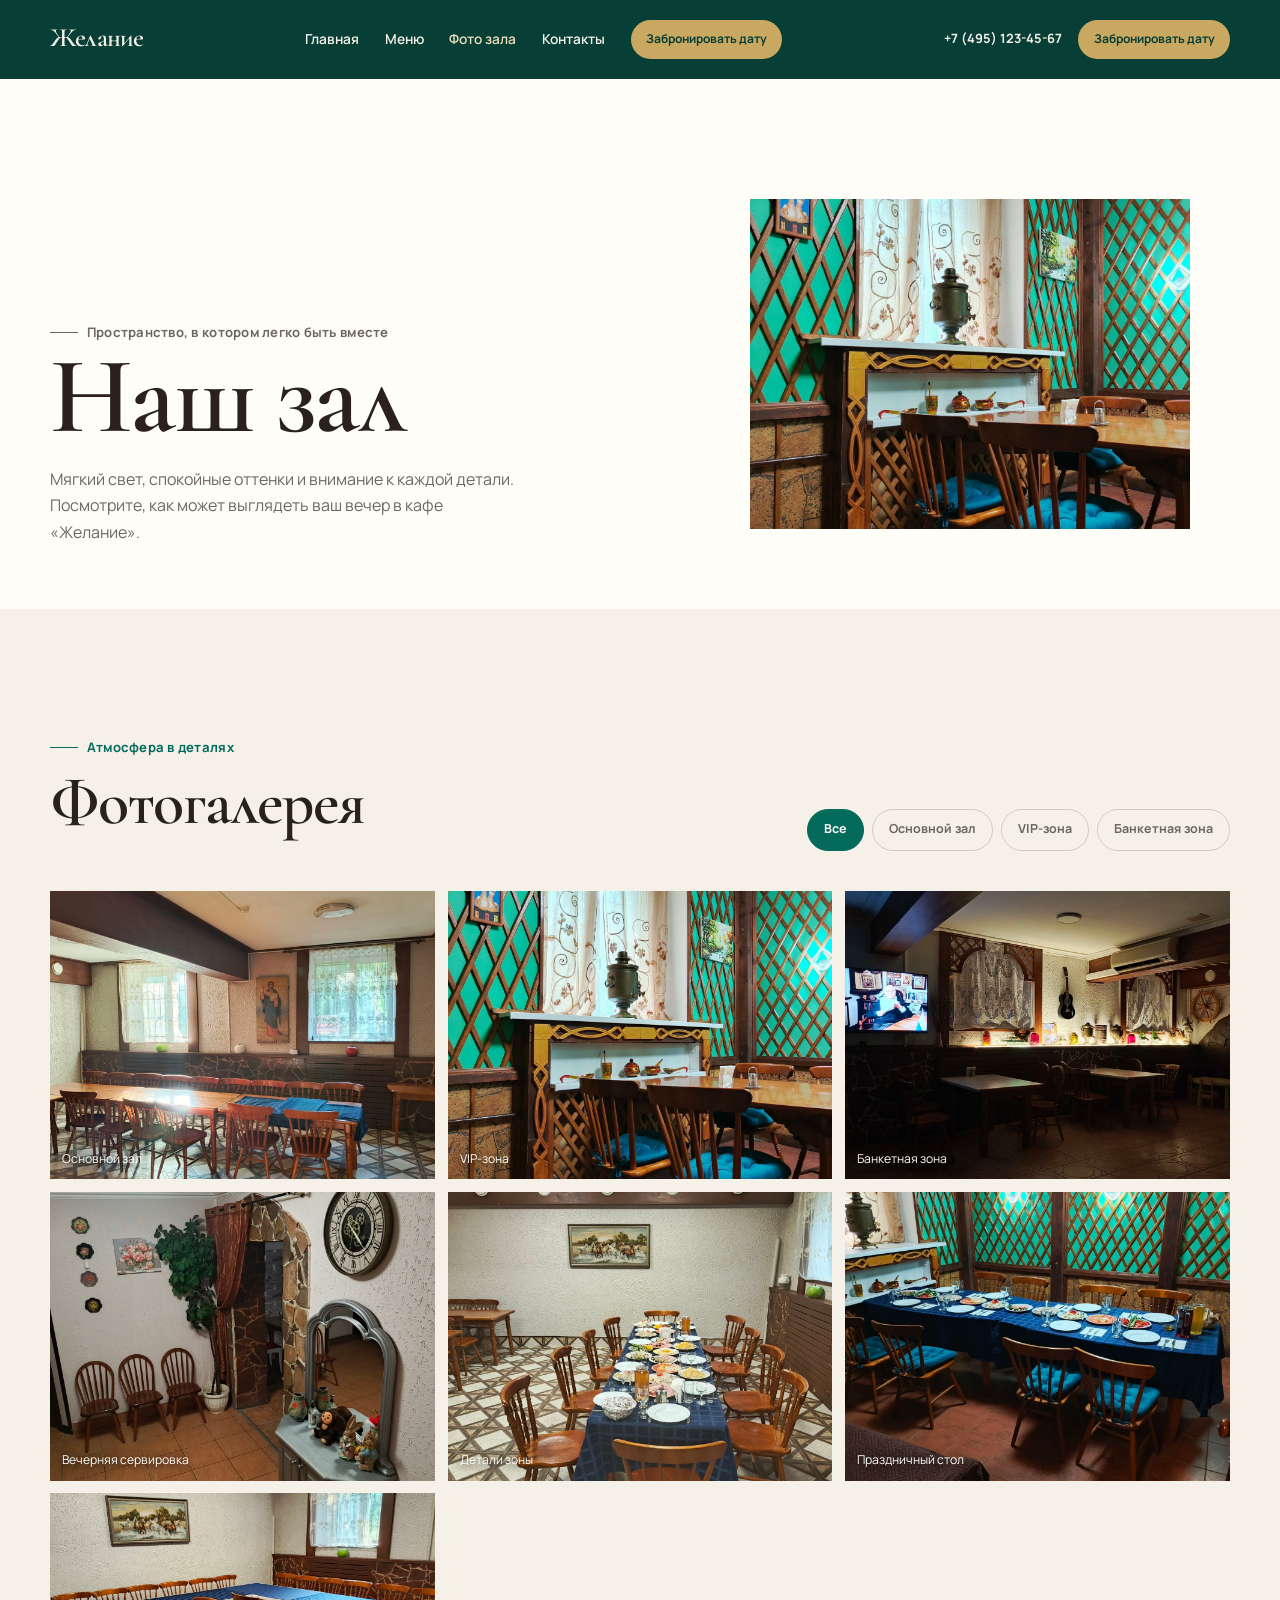
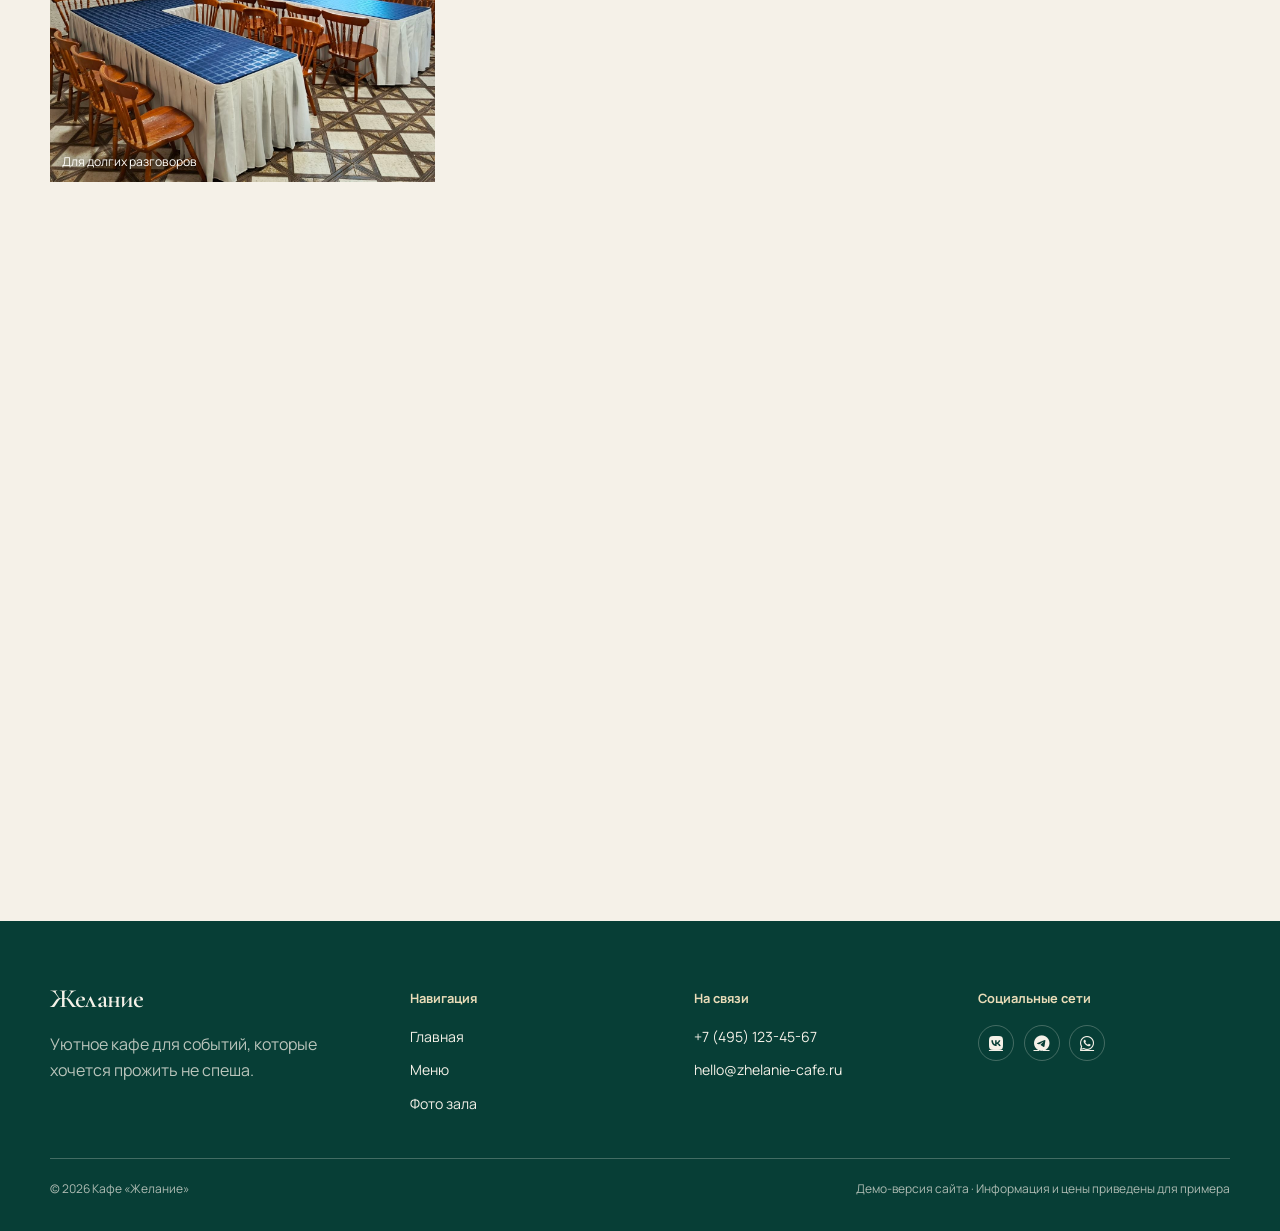
==== gallery.html @ 48f23c8a "Add files via upload" ====
<!doctype html>
<html lang="ru">
<head>
  <meta charset="utf-8">
  <meta name="viewport" content="width=device-width, initial-scale=1">
  <meta name="description" content="Фотогалерея зала кафе «Желание».">
  <title>Фото зала - Кафе «Желание»</title>
  <link rel="icon" href="favicon.svg" type="image/svg+xml">
  <link rel="stylesheet" href="https://cdnjs.cloudflare.com/ajax/libs/font-awesome/6.7.2/css/all.min.css" referrerpolicy="no-referrer">
  <link rel="stylesheet" href="assets/css/base.css"><link rel="stylesheet" href="assets/css/components.css"><link rel="stylesheet" href="assets/css/pages.css">
</head>
<body>
  <a class="skip-link" href="#content">Перейти к содержимому</a>
  <header class="site-header"><div class="container header-inner"><a class="brand" href="index.html" aria-label="Кафе «Желание», главная"><span class="brand-name">Желание</span></a><button class="menu-toggle" type="button" aria-expanded="false" aria-controls="primary-navigation"><i class="fa-solid fa-bars" aria-hidden="true"></i><span class="visually-hidden">Открыть меню</span></button><nav class="site-nav" id="primary-navigation" aria-label="Основная навигация"><a href="index.html">Главная</a><a href="menu.html">Меню</a><a href="gallery.html" aria-current="page">Фото зала</a><a href="index.html#contacts">Контакты</a><button class="button button--gold button--small" type="button" data-modal-open>Забронировать дату</button></nav><div class="header-actions"><a class="header-phone" href="tel:+74951234567">+7 (495) 123-45-67</a><button class="button button--gold button--small" type="button" data-modal-open>Забронировать дату</button></div></div></header>

  <main id="content">
    <section class="page-intro" aria-labelledby="page-title"><div class="container page-intro-grid"><div class="reveal"><p class="kicker">Пространство, в котором легко быть вместе</p><h1 id="page-title">Наш зал</h1><p>Мягкий свет, спокойные оттенки и внимание к каждой детали. Посмотрите, как может выглядеть ваш вечер в кафе «Желание».</p></div><figure class="page-intro-image reveal"><img src="image\zal2.jpg" width="850" height="600" alt="Временная иллюстрация интерьера кафе"></figure></div></section>

    <section class="section" aria-labelledby="gallery-heading"><div class="container"><div class="gallery-toolbar reveal"><div><p class="kicker">Атмосфера в деталях</p><h2 id="gallery-heading">Фотогалерея</h2></div><div class="gallery-filters" role="group" aria-label="Фильтр фото"><button class="filter-button is-active" type="button" data-filter="all" aria-pressed="true">Все</button><button class="filter-button" type="button" data-filter="hall" aria-pressed="false">Основной зал</button><button class="filter-button" type="button" data-filter="vip" aria-pressed="false">VIP-зона</button><button class="filter-button" type="button" data-filter="banquet" aria-pressed="false">Банкетная зона</button></div></div>
      <div class="gallery-grid reveal" id="gallery-grid">
        <figure class="gallery-item" tabindex="0" data-category="hall" data-caption="Основной зал — мягкий свет для общей встречи"><img src="image\zal1.jpg" width="1000" height="1000" loading="lazy" alt="Временная фотография основного зала кафе"><figcaption class="gallery-caption">Основной зал</figcaption></figure>
        <figure class="gallery-item" tabindex="0" data-category="vip" data-caption="VIP-зона — камерный стол для близкого круга"><img src="image\zal2.jpg" width="700" height="950" loading="lazy" alt="Временная фотография VIP-зоны"><figcaption class="gallery-caption">VIP-зона</figcaption></figure>
        <figure class="gallery-item" tabindex="0" data-category="banquet" data-caption="Банкетная зона — место для большого повода"><img src="image\zal3.jpg" width="1000" height="1100" loading="lazy" alt="Временная фотография банкетной зоны"><figcaption class="gallery-caption">Банкетная зона</figcaption></figure>
        <figure class="gallery-item" tabindex="0" data-category="hall" data-caption="Вечерняя сервировка основного зала"><img src="image\zal4.jpg" width="1000" height="800" loading="lazy" alt="Временная фотография сервировки в основном зале"><figcaption class="gallery-caption">Вечерняя сервировка</figcaption></figure>
        <figure class="gallery-item" tabindex="0" data-category="vip" data-caption="Деталь камерной зоны"><img src="image\zal5.jpg" width="800" height="1000" loading="lazy" alt="Временная фотография декора VIP-зоны"><figcaption class="gallery-caption">Детали зоны</figcaption></figure>
        <figure class="gallery-item" tabindex="0" data-category="banquet" data-caption="Подготовка праздничного стола"><img src="image\zal6.jpg" width="1000" height="800" loading="lazy" alt="Временная фотография праздничной подготовки"><figcaption class="gallery-caption">Праздничный стол</figcaption></figure>
        <figure class="gallery-item" tabindex="0" data-category="hall" data-caption="Пространство для долгих разговоров"><img src="image\zal7.jpg" width="1000" height="1000" loading="lazy" alt="Временная фотография пространства основного зала"><figcaption class="gallery-caption">Для долгих разговоров</figcaption></figure>
      </div></div></section>
    <section class="section"><div class="container cta-band reveal"><h2>Хотите увидеть зал для вашей даты? Мы расскажем обо всех вариантах.</h2><button class="button button--gold" type="button" data-modal-open>Забронировать дату</button></div></section>
  </main>

  <footer class="site-footer"><div class="container footer-grid"><div class="footer-intro"><a class="brand" href="index.html"><span class="brand-name">Желание</span></a><p>Уютное кафе для событий, которые хочется прожить не спеша.</p></div><div><p class="footer-title">Навигация</p><ul class="footer-links"><li><a href="index.html">Главная</a></li><li><a href="menu.html">Меню</a></li><li><a href="gallery.html">Фото зала</a></li></ul></div><div><p class="footer-title">На связи</p><ul class="footer-links"><li><a href="tel:+74951234567">+7 (495) 123-45-67</a></li><li><a href="mailto:hello@zhelanie-cafe.ru">hello@zhelanie-cafe.ru</a></li></ul></div><div><p class="footer-title">Социальные сети</p><div class="footer-socials"><a href="index.html#contacts" aria-label="ВКонтакте"><i class="fa-brands fa-vk" aria-hidden="true"></i></a><a href="index.html#contacts" aria-label="Telegram"><i class="fa-brands fa-telegram" aria-hidden="true"></i></a><a href="index.html#contacts" aria-label="WhatsApp"><i class="fa-brands fa-whatsapp" aria-hidden="true"></i></a></div></div></div><div class="container footer-bottom"><p>© 2026 Кафе «Желание»</p><p>Демо-версия сайта · Информация и цены приведены для примера</p></div></footer>
  <div class="contact-modal" id="contact-modal" role="dialog" aria-modal="true" aria-labelledby="modal-title" aria-hidden="true"><div class="modal-card"><button class="modal-close" type="button" data-modal-close aria-label="Закрыть окно"><i class="fa-solid fa-xmark" aria-hidden="true"></i></button><p class="kicker">Демо-версия</p><h2 id="modal-title">Спасибо! Мы свяжемся с вами</h2><p>В готовой версии здесь будет удобная форма. Сейчас вы можете познакомиться с вариантами связи - данные не отправляются.</p><div class="modal-contact-list"><a href="tel:+74951234567">Позвонить: +7 (495) 123-45-67</a><a href="mailto:hello@zhelanie-cafe.ru">Написать: hello@zhelanie-cafe.ru</a></div><button class="button button--gold" type="button" data-modal-close>Понятно</button></div></div>
  <div class="lightbox" id="gallery-lightbox" role="dialog" aria-modal="true" aria-labelledby="lightbox-caption" aria-hidden="true"><figure class="lightbox-figure"><button class="lightbox-close" type="button" aria-label="Закрыть просмотр"><i class="fa-solid fa-xmark" aria-hidden="true"></i></button><button class="lightbox-prev" type="button" aria-label="Предыдущее фото"><i class="fa-solid fa-chevron-left" aria-hidden="true"></i></button><img class="lightbox-image" src="" alt=""><button class="lightbox-next" type="button" aria-label="Следующее фото"><i class="fa-solid fa-chevron-right" aria-hidden="true"></i></button><figcaption class="lightbox-caption" id="lightbox-caption"><span></span><span aria-live="polite"></span></figcaption></figure></div>
  <script src="assets/js/main.js"></script><script src="assets/js/gallery.js"></script>
</body>
</html>
---- assets/css/base.css ----
@import url('https://fonts.googleapis.com/css2?family=Cormorant+Garamond:ital,wght@0,500;0,600;0,700;1,600&family=Manrope:wght@400;500;600;700&display=swap');

:root {
  --emerald-deep: #073e36;
  --emerald: #046a5c;
  --emerald-bright: #0b7a6b;
  --emerald-soft: #dbe9e3;
  --parchment: #f5f1e8;
  --paper: #fffdf8;
  --gold: #c9a961;
  --gold-pale: #eadcb8;
  --walnut: #2a211c;
  --smoke: #6f675f;
  --line: rgba(42, 33, 28, 0.18);
  --line-light: rgba(245, 241, 232, 0.25);
  --font-display: 'Cormorant Garamond', Georgia, serif;
  --font-sans: 'Manrope', Arial, sans-serif;
  --container: min(1180px, calc(100% - 48px));
  --space-2xs: 0.35rem;
  --space-xs: 0.65rem;
  --space-sm: 1rem;
  --space-md: 1.5rem;
  --space-lg: 2.5rem;
  --space-xl: 4.75rem;
  --space-2xl: 7.5rem;
  --radius-sm: 0.375rem;
  --radius-md: 0.75rem;
  --ease: cubic-bezier(.22, .61, .36, 1);
  --shadow-modal: 0 26px 70px rgba(20, 36, 30, 0.3);
}

* { box-sizing: border-box; }
html { scroll-behavior: smooth; }
body {
  margin: 0;
  min-width: 320px;
  color: var(--walnut);
  background: var(--parchment);
  font: 400 16px/1.65 var(--font-sans);
  -webkit-font-smoothing: antialiased;
}
body.no-scroll { overflow: hidden; }
img { display: block; max-width: 100%; }
a { color: inherit; }
button, input, textarea, select { font: inherit; }
button { cursor: pointer; }

.skip-link {
  position: fixed;
  z-index: 100;
  top: 0.75rem;
  left: 0.75rem;
  padding: 0.75rem 1rem;
  color: var(--paper);
  background: var(--emerald-deep);
  transform: translateY(-170%);
  transition: transform 180ms var(--ease);
}
.skip-link:focus { transform: translateY(0); }

:focus-visible { outline: 3px solid var(--gold); outline-offset: 3px; }
::selection { color: var(--paper); background: var(--emerald); }

.container { width: var(--container); margin-inline: auto; }
.section { padding-block: var(--space-2xl); }
.section--paper { background: var(--paper); }
.section--dark { color: var(--parchment); background: var(--emerald-deep); }
.section-heading { max-width: 720px; margin-bottom: var(--space-xl); }
.section-heading--center { margin-inline: auto; text-align: center; }
.kicker {
  display: inline-flex;
  align-items: center;
  gap: 0.55rem;
  margin: 0 0 0.85rem;
  color: var(--emerald);
  font-size: 0.82rem;
  font-weight: 700;
  letter-spacing: .02em;
}
.kicker::before { width: 28px; height: 1px; content: ''; background: currentColor; }
.section--dark .kicker { color: var(--gold-pale); }
h1, h2, h3, p { margin-top: 0; }
h1, h2, h3 { font-family: var(--font-display); font-weight: 600; letter-spacing: -0.025em; line-height: .98; }
h1 { font-size: clamp(3.8rem, 8.5vw, 7.7rem); }
h2 { margin-bottom: 1rem; font-size: clamp(2.6rem, 5vw, 4.5rem); }
h3 { font-size: clamp(1.75rem, 2.6vw, 2.4rem); }
p { max-width: 68ch; }
.text-muted { color: var(--smoke); }
.text-gold { color: var(--gold-pale); }
.eyebrow { font-weight: 700; color: var(--emerald); }
.visually-hidden { position: absolute; width: 1px; height: 1px; padding: 0; margin: -1px; overflow: hidden; clip: rect(0, 0, 0, 0); white-space: nowrap; border: 0; }

.reveal { transition: opacity 700ms var(--ease), transform 700ms var(--ease); }
.js .reveal { opacity: 0; transform: translateY(24px); }
.js .reveal.is-visible { opacity: 1; transform: none; }

@media (max-width: 760px) {
  :root { --container: min(100% - 32px, 1180px); --space-xl: 3.25rem; --space-2xl: 5rem; }
  body { font-size: 15px; }
  .section { padding-block: var(--space-2xl); }
}
@media (prefers-reduced-motion: reduce) {
  *, *::before, *::after { scroll-behavior: auto !important; animation-duration: .01ms !important; animation-iteration-count: 1 !important; transition-duration: .01ms !important; }
  .js .reveal { opacity: 1; transform: none; }
}
---- assets/css/components.css ----
.site-header {
  position: sticky;
  z-index: 30;
  top: 0;
  color: var(--parchment);
  background: var(--emerald-deep);
  border-bottom: 1px solid transparent;
  transition: box-shadow 220ms var(--ease), border-color 220ms var(--ease);
}
.site-header.is-scrolled { border-color: var(--line-light); box-shadow: 0 8px 20px rgba(4, 41, 35, .16); }
.header-inner { display: flex; align-items: center; justify-content: space-between; min-height: 78px; gap: 1rem; }
.brand { display: inline-flex; align-items: center; gap: .65rem; text-decoration: none; }
.brand-mark { display: grid; width: 38px; height: 38px; place-items: center; color: var(--emerald-deep); background: var(--gold); border-radius: 50%; font: 700 1.8rem/.9 var(--font-display); }
.brand-name { font: 600 1.65rem/.9 var(--font-display); letter-spacing: -.03em; }
.site-nav { display: flex; align-items: center; gap: clamp(.9rem, 2vw, 2rem); }
.site-nav a { color: var(--parchment); font-size: .86rem; font-weight: 600; text-decoration: none; transition: color 180ms var(--ease); }
.site-nav a:hover, .site-nav a[aria-current='page'] { color: var(--gold-pale); }
.header-actions { display: flex; align-items: center; gap: 1rem; }
.header-phone { font-size: .8rem; font-weight: 700; text-decoration: none; white-space: nowrap; }
.menu-toggle { display: none; width: 46px; height: 46px; padding: 0; color: var(--parchment); background: transparent; border: 1px solid var(--line-light); border-radius: 50%; }
.menu-toggle i { font-size: 1.15rem; }

.button {
  display: inline-flex;
  align-items: center;
  justify-content: center;
  min-height: 46px;
  padding: .7rem 1.15rem;
  border: 1px solid transparent;
  border-radius: 999px;
  font-size: .82rem;
  font-weight: 700;
  line-height: 1.2;
  text-align: center;
  text-decoration: none;
  transition: background 180ms var(--ease), color 180ms var(--ease), border-color 180ms var(--ease), transform 180ms var(--ease);
}
.button:hover { transform: translateY(-2px); }
.button--primary { color: var(--paper); background: var(--emerald); }
.button--primary:hover { background: var(--emerald-bright); }
.button--outline { color: currentColor; background: transparent; border-color: currentColor; }
.button--outline:hover { color: var(--emerald-deep); background: var(--gold-pale); border-color: var(--gold-pale); }
.button--gold { color: var(--emerald-deep); background: var(--gold); }
.button--gold:hover { background: var(--gold-pale); }
.button--small { min-height: 39px; padding-inline: .9rem; font-size: .75rem; }

.fact-list { display: grid; gap: 1px; margin: 0; padding: 0; list-style: none; background: var(--line); }
.fact-list li { display: flex; align-items: center; gap: .75rem; padding: 1rem; color: var(--walnut); background: var(--paper); font-weight: 600; }
.fact-list i { width: 1.3rem; color: var(--emerald); text-align: center; }

.package-card { display: flex; flex-direction: column; min-height: 100%; padding: clamp(1.5rem, 3vw, 2.5rem); color: var(--walnut); border: 1px solid var(--line); background: var(--paper); }
.package-card--featured { color: var(--paper); background: var(--emerald-deep); border-color: var(--emerald-deep); }
.package-label { margin: 0 0 .75rem; color: var(--smoke); font-size: .85rem; font-weight: 700; }
.package-card--featured .package-label { color: var(--gold-pale); }
.package-price { margin: .4rem 0 1.35rem; color: var(--emerald); font: 600 clamp(2.2rem, 4vw, 3.1rem)/1 var(--font-display); }
.package-card--featured .package-price { color: var(--gold-pale); }
.package-list { display: grid; gap: .55rem; margin: 0 0 2rem; padding: 0; list-style: none; }
.package-list li { display: flex; gap: .55rem; align-items: flex-start; }
.package-list li::before { content: '✦'; color: var(--gold); font-size: .75rem; line-height: 1.8; }
.package-card .button { margin-top: auto; align-self: flex-start; }

.contact-modal, .lightbox { position: fixed; z-index: 60; inset: 0; display: none; align-items: center; justify-content: center; padding: 1rem; background: rgba(5, 35, 30, .76); }
.contact-modal.is-open, .lightbox.is-open { display: flex; }
.modal-card { position: relative; width: min(100%, 510px); padding: clamp(2rem, 6vw, 4rem); color: var(--parchment); background: var(--emerald-deep); box-shadow: var(--shadow-modal); }
.modal-card::before { position: absolute; top: 1rem; right: 1rem; bottom: 1rem; left: 1rem; pointer-events: none; content: ''; border: 1px solid rgba(201, 169, 97, .45); }
.modal-card > * { position: relative; }
.modal-card h2 { font-size: clamp(2.35rem, 6vw, 4.1rem); }
.modal-close { position: absolute; z-index: 1; top: 1.2rem; right: 1.2rem; display: grid; width: 42px; height: 42px; padding: 0; place-items: center; color: var(--parchment); background: transparent; border: 1px solid var(--line-light); border-radius: 50%; }
.modal-contact-list { display: grid; gap: .65rem; margin: 1.75rem 0 2rem; }
.modal-contact-list a { color: var(--parchment); font-weight: 700; text-decoration-color: var(--gold); text-underline-offset: .2em; }

.site-footer { color: var(--parchment); background: var(--emerald-deep); }
.footer-grid { display: grid; grid-template-columns: 1.3fr repeat(3, 1fr); gap: 2rem; padding-block: 4.2rem 2.6rem; }
.footer-intro p { margin-top: 1rem; color: rgba(245, 241, 232, .75); }
.footer-title { margin-bottom: .85rem; color: var(--gold-pale); font-family: var(--font-sans); font-size: .8rem; font-weight: 700; }
.footer-links { display: grid; gap: .45rem; padding: 0; margin: 0; list-style: none; }
.footer-links a { font-size: .88rem; text-decoration: none; }
.footer-links a:hover { color: var(--gold-pale); }
.footer-socials { display: flex; gap: .6rem; margin-top: 1rem; }
.footer-socials a { display: grid; width: 36px; height: 36px; place-items: center; border: 1px solid var(--line-light); border-radius: 50%; transition: color 180ms var(--ease), background 180ms var(--ease); }
.footer-socials a:hover { color: var(--emerald-deep); background: var(--gold-pale); }
.footer-bottom { display: flex; justify-content: space-between; gap: 1rem; padding-block: 1.25rem; color: rgba(245, 241, 232, .7); border-top: 1px solid var(--line-light); font-size: .75rem; }

@media (max-width: 980px) {
  .header-phone { display: none; }
  .site-nav { gap: 1rem; }
  .footer-grid { grid-template-columns: 1.3fr 1fr 1fr; }
  .footer-grid > :last-child { grid-column: span 2; }
}
@media (max-width: 760px) {
  .header-inner { min-height: 68px; }
  .header-actions .button { display: none; }
  .menu-toggle { display: grid; place-items: center; }
  .site-nav { position: absolute; top: calc(100% + 1px); right: 0; left: 0; display: grid; gap: 0; padding: .75rem var(--space-md) 1.25rem; background: var(--emerald-deep); border-top: 1px solid var(--line-light); opacity: 0; visibility: hidden; transform: translateY(-8px); transition: opacity 180ms var(--ease), transform 180ms var(--ease), visibility 180ms; }
  .site-nav.is-open { opacity: 1; visibility: visible; transform: none; }
  .site-nav a { padding: .85rem 0; border-bottom: 1px solid var(--line-light); }
  .site-nav .button { display: inline-flex; margin-top: .85rem; color: var(--emerald-deep); background: var(--gold); border-color: var(--gold); }
  .footer-grid { grid-template-columns: 1fr 1fr; }
  .footer-intro { grid-column: span 2; }
  .footer-grid > :last-child { grid-column: auto; }
}
@media (max-width: 480px) {
  .brand-name { font-size: 1.5rem; }
  .brand-mark { width: 34px; height: 34px; font-size: 1.55rem; }
  .footer-grid { grid-template-columns: 1fr; }
  .footer-intro, .footer-grid > :last-child { grid-column: auto; }
  .footer-bottom { display: block; }
  .footer-bottom p + p { margin-top: .35rem; }
}
---- assets/css/pages.css ----
/* Home */
.home-hero { position: relative; min-height: min(760px, calc(100vh - 78px)); overflow: hidden; color: var(--parchment); background: var(--emerald-deep); }
.home-hero::before { position: absolute; inset: 0; content: ''; background: linear-gradient(90deg, rgba(4, 46, 39, .96) 0%, rgba(4, 46, 39, .72) 45%, rgba(4, 46, 39, .15) 100%), url('../../image/zal3.jpg') center/cover; }
.hero-inner { position: relative; display: grid; grid-template-columns: 1.1fr .9fr; gap: 3rem; align-items: center; min-height: inherit; padding-block: 5rem; }
.hero-copy { max-width: 680px; }
.hero-copy h1 { max-width: 680px; margin-bottom: 1.4rem; }
.hero-copy h1 em { color: var(--gold-pale); font-style: normal; }
.hero-copy > p { max-width: 540px; color: rgba(245, 241, 232, .85); font-size: clamp(1rem, 1.5vw, 1.2rem); }
.hero-actions { display: flex; flex-wrap: wrap; gap: .8rem; margin-top: 2rem; }
.hero-note { display: flex; align-items: center; gap: .7rem; margin-top: 3.5rem; color: var(--gold-pale); font-size: .8rem; font-weight: 700; }
.hero-note::before { width: 44px; height: 1px; content: ''; background: var(--gold); }
.hero-arch { position: relative; justify-self: end; width: min(100%, 370px); height: 560px; overflow: hidden; border: 1px solid rgba(234, 220, 184, .6); border-radius: 50% 50% 0 0 / 22% 22% 0 0; box-shadow: 18px 18px 0 rgba(201, 169, 97, .16); }
.hero-arch img { width: 100%; height: 100%; object-fit: cover; }
.hero-arch::after { position: absolute; inset: 0; content: ''; background: linear-gradient(180deg, transparent 50%, rgba(4, 46, 39, .35)); }
.hero-seal { position: absolute; z-index: 1; right: -30px; bottom: 42px; display: grid; width: 112px; height: 112px; place-items: center; color: var(--emerald-deep); background: var(--gold); border: 8px solid var(--emerald-deep); border-radius: 50%; font: 600 4.5rem/.8 var(--font-display); }

.about-grid { display: grid; grid-template-columns: 1fr 1fr; gap: clamp(2rem, 6vw, 7rem); align-items: center; }
.about-image { position: relative; }
.about-image img { width: 100%; height: 560px; object-fit: cover; }
.about-image::before { position: absolute; top: -22px; left: -22px; width: 90px; height: 90px; content: ''; border-top: 1px solid var(--gold); border-left: 1px solid var(--gold); }
.about-copy p { color: var(--smoke); }
.about-copy .fact-list { margin-top: 2rem; }

.services-grid { display: grid; grid-template-columns: repeat(3, 1fr); gap: 1rem; }
.service-card { position: relative; min-height: 460px; overflow: hidden; color: var(--paper); }
.service-card img { width: 100%; height: 100%; object-fit: cover; transition: transform 650ms var(--ease); }
.service-card:hover img { transform: scale(1.05); }
.service-card::after { position: absolute; inset: 20% 0 0; content: ''; background: linear-gradient(transparent, rgba(3, 31, 27, .92)); }
.service-card-content { position: absolute; z-index: 1; right: 1.5rem; bottom: 1.5rem; left: 1.5rem; }
.service-card h3 { margin-bottom: .55rem; font-size: 2.1rem; }
.service-card p { margin-bottom: 1.1rem; color: rgba(255, 253, 248, .82); font-size: .9rem; line-height: 1.5; }
.service-card a, .service-card button { padding: 0; color: var(--gold-pale); background: transparent; border: 0; font-family: var(--font-sans); font-size: .8rem; font-weight: 700; text-decoration: none; }
.service-card a i, .service-card button i { margin-left: .4rem; transition: transform 180ms var(--ease); }
.service-card a:hover i, .service-card button:hover i { transform: translateX(4px); }

.packages-grid { display: grid; grid-template-columns: repeat(3, 1fr); gap: 1rem; }
.package-intro { display: flex; align-items: end; justify-content: space-between; gap: 2rem; margin-bottom: 2.5rem; }
.package-intro > p { max-width: 420px; margin: 0; color: var(--smoke); }

.gallery-preview { display: grid; grid-template-columns: repeat(3, 1fr); gap: .85rem; }
.gallery-preview figure { position: relative; aspect-ratio: 4 / 3; margin: 0; overflow: hidden; }
.gallery-preview img { width: 100%; height: 100%; object-fit: cover; transition: transform 500ms var(--ease); }
.gallery-preview figure:hover img { transform: scale(1.05); }
.gallery-link { display: flex; justify-content: center; margin-top: 2rem; }

.contact-section { color: var(--parchment); background: var(--emerald); }
.contact-grid { display: grid; grid-template-columns: .8fr 1.2fr; gap: clamp(2rem, 6vw, 7rem); align-items: center; }
.contact-info h2 { color: var(--parchment); }
.contact-details { display: grid; gap: 1rem; margin: 2rem 0; }
.contact-detail { display: flex; align-items: flex-start; gap: .8rem; }
.contact-detail i { width: 1.25rem; padding-top: .35rem; color: var(--gold-pale); text-align: center; }
.contact-detail strong { display: block; color: var(--gold-pale); font-size: .78rem; }
.contact-detail span, .contact-detail a { color: var(--parchment); font-size: .95rem; text-decoration: none; }
.map-frame { min-height: 390px; overflow: hidden; border: 1px solid rgba(245, 241, 232, .25); filter: saturate(.7) sepia(.15); }
.map-frame iframe { display: block; width: 100%; height: 390px; border: 0; }

/* Interior pages */
.page-intro { padding-block: 6.5rem 4rem; background: var(--paper); }
.page-intro-grid { display: grid; grid-template-columns: 1fr .85fr; gap: 3rem; align-items: end; }
.page-intro h1 { max-width: 620px; margin-bottom: 1rem; }
.page-intro p { max-width: 480px; margin: 0; color: var(--smoke); }
.page-intro-image { height: 330px; overflow: hidden; }
.page-intro-image img { width: 100%; height: 100%; object-fit: cover; }

.menu-tabs { display: flex; flex-wrap: wrap; gap: .5rem; padding-bottom: 1.1rem; border-bottom: 1px solid var(--line); }
.menu-tab { padding: .75rem 1.1rem; color: var(--smoke); background: transparent; border: 1px solid var(--line); border-radius: 999px; font-size: .8rem; font-weight: 700; }
.menu-tab:hover, .menu-tab[aria-selected='true'] { color: var(--paper); background: var(--emerald); border-color: var(--emerald); }
.menu-panel { padding-top: 2.2rem; }
.menu-panel[hidden] { display: none; }
.menu-list { display: grid; grid-template-columns: repeat(2, 1fr); column-gap: clamp(2rem, 7vw, 7rem); }
.menu-item { display: grid; grid-template-columns: 1fr auto; gap: 0 1rem; padding-block: 1.25rem; border-bottom: 1px solid var(--line); }
.menu-item h3 { margin: 0; font: 600 1.2rem/1.2 var(--font-sans); letter-spacing: 0; }
.menu-item p { grid-column: 1; margin: .35rem 0 0; color: var(--smoke); font-size: .82rem; line-height: 1.45; }
.menu-item span { grid-column: 2; grid-row: 1 / span 2; color: var(--emerald); font: 600 1.3rem/1 var(--font-display); white-space: nowrap; }
.menu-note { margin-top: 1.3rem; color: var(--smoke); font-size: .78rem; }

.package-detail-grid { display: grid; grid-template-columns: repeat(3, 1fr); gap: 1rem; }
.package-detail { display: flex; flex-direction: column; padding: 2rem; color: var(--paper); background: var(--emerald-deep); border: 1px solid rgba(201, 169, 97, .38); }
.package-detail h3 { margin-bottom: .4rem; }
.package-detail .package-price { margin-top: auto; }
.package-detail p { color: inherit; opacity: .8; font-size: .88rem; }
.package-detail ul { display: grid; gap: .45rem; padding: 0 0 1.5rem; margin: 1.2rem 0 2rem; list-style: none; border-bottom: 1px solid currentColor; opacity: .9; }
.package-detail li::before { margin-right: .5rem; content: '—'; color: var(--gold); }

.gallery-toolbar { display: flex; align-items: end; justify-content: space-between; gap: 1rem; margin-bottom: 2.5rem; }
.gallery-filters { display: flex; flex-wrap: wrap; gap: .5rem; }
.filter-button { padding: .6rem 1rem; color: var(--smoke); background: transparent; border: 1px solid var(--line); border-radius: 999px; font-size: .78rem; font-weight: 700; }
.filter-button:hover, .filter-button.is-active { color: var(--paper); background: var(--emerald); border-color: var(--emerald); }
.gallery-grid { display: grid; grid-template-columns: repeat(3, 1fr); gap: .8rem; }
.gallery-item { position: relative; aspect-ratio: 4 / 3; margin: 0; overflow: hidden; cursor: zoom-in; }
.gallery-item img { width: 100%; height: 100%; object-fit: cover; transition: transform 500ms var(--ease), filter 500ms var(--ease); }
.gallery-item:hover img { transform: scale(1.05); filter: saturate(1.1); }
.gallery-caption { position: absolute; right: .75rem; bottom: .65rem; left: .75rem; color: var(--paper); font-size: .76rem; text-shadow: 0 1px 9px #000; }
.gallery-item[hidden] { display: none; }

.lightbox { padding: 1.5rem; }
.lightbox-figure { position: relative; width: min(100%, 960px); margin: 0; }
.lightbox-image { width: 100%; max-height: 78vh; object-fit: contain; background: var(--emerald-deep); }
.lightbox-caption { display: flex; justify-content: space-between; gap: 1rem; padding-top: .8rem; color: var(--parchment); font-size: .85rem; }
.lightbox-close, .lightbox-prev, .lightbox-next { position: absolute; z-index: 1; display: grid; width: 46px; height: 46px; place-items: center; color: var(--parchment); background: rgba(7, 62, 54, .9); border: 1px solid var(--line-light); border-radius: 50%; }
.lightbox-close { top: -1.5rem; right: 0; transform: translateY(-100%); }
.lightbox-prev { top: 50%; left: .8rem; transform: translateY(-50%); }
.lightbox-next { top: 50%; right: .8rem; transform: translateY(-50%); }

.cta-band { display: flex; justify-content: space-between; align-items: center; gap: 2rem; padding: 4rem clamp(1.5rem, 4vw, 4.5rem); color: var(--parchment); background: var(--emerald-deep); }
.cta-band h2 { max-width: 620px; margin: 0; font-size: clamp(2.6rem, 5vw, 4.6rem); }
.cta-band .button { flex-shrink: 0; }

@media (max-width: 900px) {
  .hero-inner { grid-template-columns: 1fr .75fr; }
  .hero-arch { height: 480px; }
  .about-grid, .contact-grid, .page-intro-grid { gap: 2rem; }
  .menu-list { column-gap: 2rem; }
}
@media (max-width: 760px) {
  .home-hero { min-height: auto; }
  .hero-inner, .about-grid, .contact-grid, .page-intro-grid { grid-template-columns: 1fr; }
  .hero-inner { padding-block: 4.2rem 5rem; }
  .hero-copy h1 { max-width: 560px; }
  .hero-arch { justify-self: start; width: min(100%, 340px); height: 410px; margin-top: 1rem; }
  .hero-seal { right: -18px; bottom: 30px; width: 86px; height: 86px; font-size: 3.5rem; }
  .about-image { order: 2; }
  .about-image img { height: 390px; }
  .services-grid, .packages-grid, .package-detail-grid { grid-template-columns: 1fr; }
  .service-card { min-height: 390px; }
  .package-intro, .gallery-toolbar, .cta-band { display: block; }
  .package-intro > p { margin-top: 1rem; }
  .package-intro .button, .gallery-toolbar .gallery-filters { margin-top: 1.3rem; }
  .gallery-preview { grid-template-columns: repeat(2, 1fr); }
  .gallery-preview figure { aspect-ratio: 4 / 3; }
  .map-frame, .map-frame iframe { min-height: 320px; height: 320px; }
  .menu-list { grid-template-columns: 1fr; }
  .page-intro { padding-block: 4rem 3rem; }
  .page-intro-image { height: 250px; }
  .gallery-grid { grid-template-columns: repeat(2, 1fr); }
  .gallery-item { aspect-ratio: 4 / 3; }
  .lightbox-prev { left: .3rem; }
  .lightbox-next { right: .3rem; }
  .cta-band .button { margin-top: 1.4rem; }
}
@media (max-width: 480px) {
  .hero-actions { align-items: stretch; flex-direction: column; }
  .hero-actions .button { width: 100%; }
  .gallery-preview { gap: .5rem; }
  .gallery-grid { gap: .5rem; }
  .gallery-caption { font-size: .68rem; }
  .lightbox { padding: .5rem; }
  .lightbox-caption { display: block; padding-inline: .35rem; }
  .lightbox-close { top: -.5rem; right: 0; }
}
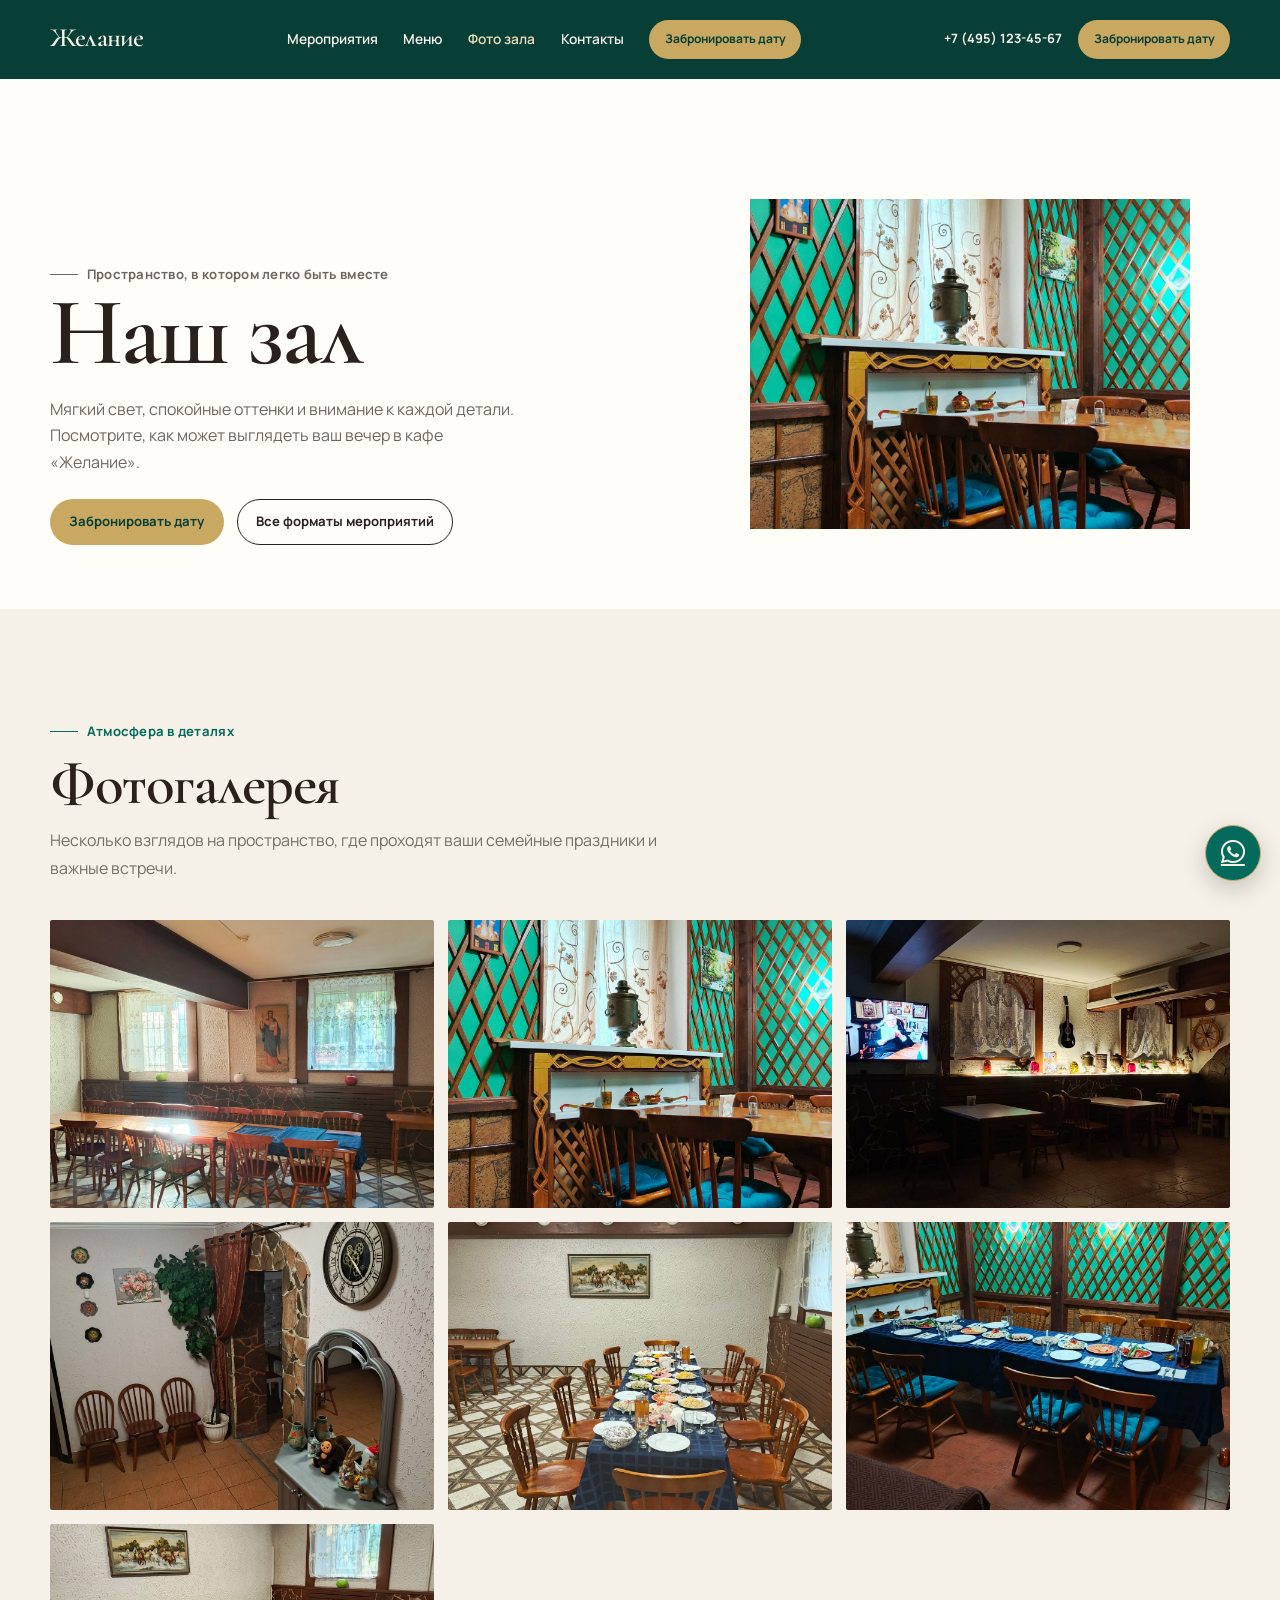
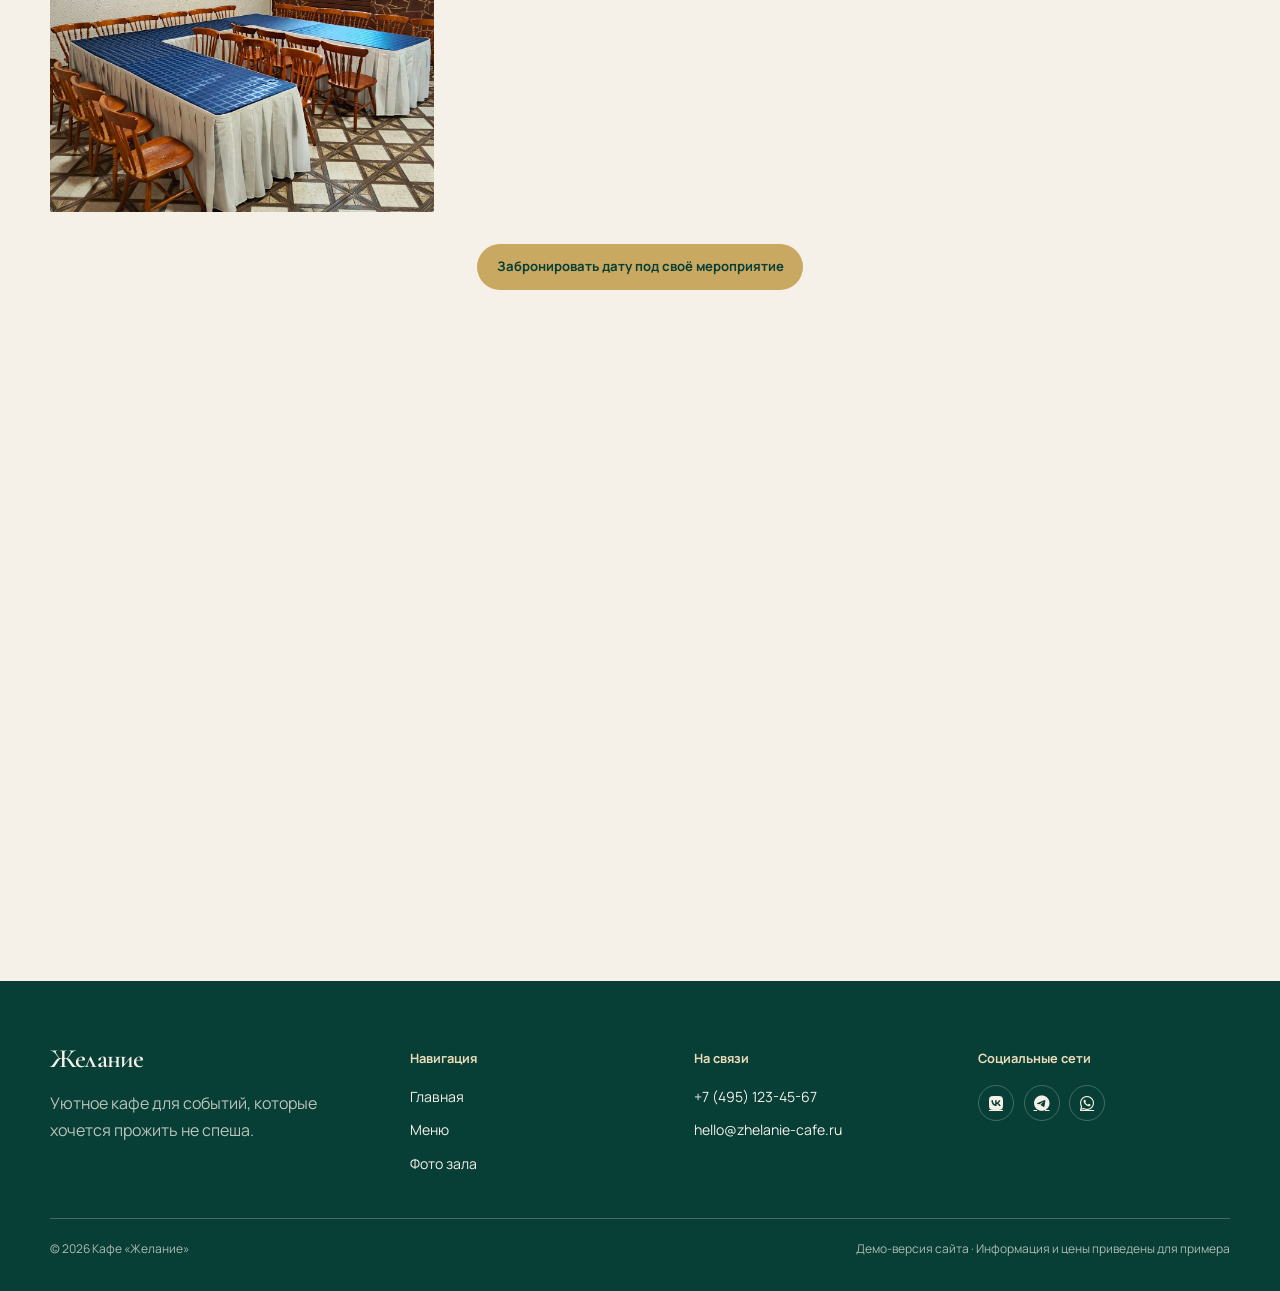
==== commit b767225c: "Add files via upload" ====
--- a/gallery.html
+++ b/gallery.html
@@ -3,35 +3,38 @@
 <head>
   <meta charset="utf-8">
   <meta name="viewport" content="width=device-width, initial-scale=1">
-  <meta name="description" content="Фотогалерея зала кафе «Желание».">
-  <title>Фото зала - Кафе «Желание»</title>
+  <meta name="description" content="Фотогалерея зала кафе «Желание» — реальные мероприятия, банкетная зона, VIP-зона и праздничная сервировка.">
+  <title>Фото зала — Кафе «Желание»</title>
   <link rel="icon" href="favicon.svg" type="image/svg+xml">
   <link rel="stylesheet" href="https://cdnjs.cloudflare.com/ajax/libs/font-awesome/6.7.2/css/all.min.css" referrerpolicy="no-referrer">
   <link rel="stylesheet" href="assets/css/base.css"><link rel="stylesheet" href="assets/css/components.css"><link rel="stylesheet" href="assets/css/pages.css">
 </head>
 <body>
   <a class="skip-link" href="#content">Перейти к содержимому</a>
-  <header class="site-header"><div class="container header-inner"><a class="brand" href="index.html" aria-label="Кафе «Желание», главная"><span class="brand-name">Желание</span></a><button class="menu-toggle" type="button" aria-expanded="false" aria-controls="primary-navigation"><i class="fa-solid fa-bars" aria-hidden="true"></i><span class="visually-hidden">Открыть меню</span></button><nav class="site-nav" id="primary-navigation" aria-label="Основная навигация"><a href="index.html">Главная</a><a href="menu.html">Меню</a><a href="gallery.html" aria-current="page">Фото зала</a><a href="index.html#contacts">Контакты</a><button class="button button--gold button--small" type="button" data-modal-open>Забронировать дату</button></nav><div class="header-actions"><a class="header-phone" href="tel:+74951234567">+7 (495) 123-45-67</a><button class="button button--gold button--small" type="button" data-modal-open>Забронировать дату</button></div></div></header>
+  <header class="site-header"><div class="container header-inner"><a class="brand" href="index.html" aria-label="Кафе «Желание», главная"><span class="brand-name">Желание</span></a><button class="menu-toggle" type="button" aria-expanded="false" aria-controls="primary-navigation"><i class="fa-solid fa-bars" aria-hidden="true"></i><span class="visually-hidden">Открыть меню</span></button><nav class="site-nav" id="primary-navigation" aria-label="Основная навигация"><a href="index.html#formats">Мероприятия</a><a href="menu.html">Меню</a><a href="gallery.html" aria-current="page">Фото зала</a><a href="index.html#contacts">Контакты</a><button class="button button--gold button--small" type="button" data-modal-open>Забронировать дату</button></nav><div class="header-actions"><a class="header-phone" href="tel:+74951234567">+7 (495) 123-45-67</a><button class="button button--gold button--small" type="button" data-modal-open>Забронировать дату</button></div></div></header>
 
   <main id="content">
-    <section class="page-intro" aria-labelledby="page-title"><div class="container page-intro-grid"><div class="reveal"><p class="kicker">Пространство, в котором легко быть вместе</p><h1 id="page-title">Наш зал</h1><p>Мягкий свет, спокойные оттенки и внимание к каждой детали. Посмотрите, как может выглядеть ваш вечер в кафе «Желание».</p></div><figure class="page-intro-image reveal"><img src="image\zal2.jpg" width="850" height="600" alt="Временная иллюстрация интерьера кафе"></figure></div></section>
+    <section class="page-intro" aria-labelledby="page-title"><div class="container page-intro-grid"><div class="reveal"><p class="kicker">Пространство, в котором легко быть вместе</p><h1 id="page-title">Наш зал</h1><p>Мягкий свет, спокойные оттенки и внимание к каждой детали. Посмотрите, как может выглядеть ваш вечер в кафе «Желание».</p><div class="hero-actions" style="margin-top:1.5rem;"><button class="button button--gold" type="button" data-modal-open>Забронировать дату</button><a class="button button--outline" href="index.html#formats">Все форматы мероприятий</a></div></div><figure class="page-intro-image reveal"><img src="image/zal2.jpg" width="850" height="600" alt="Временная иллюстрация интерьера кафе"></figure></div></section>
 
-    <section class="section" aria-labelledby="gallery-heading"><div class="container"><div class="gallery-toolbar reveal"><div><p class="kicker">Атмосфера в деталях</p><h2 id="gallery-heading">Фотогалерея</h2></div><div class="gallery-filters" role="group" aria-label="Фильтр фото"><button class="filter-button is-active" type="button" data-filter="all" aria-pressed="true">Все</button><button class="filter-button" type="button" data-filter="hall" aria-pressed="false">Основной зал</button><button class="filter-button" type="button" data-filter="vip" aria-pressed="false">VIP-зона</button><button class="filter-button" type="button" data-filter="banquet" aria-pressed="false">Банкетная зона</button></div></div>
+    <section class="section" aria-labelledby="gallery-heading"><div class="container"><div class="gallery-toolbar gallery-toolbar--simple reveal"><div><p class="kicker">Атмосфера в деталях</p><h2 id="gallery-heading">Фотогалерея</h2><p class="gallery-lead">Несколько взглядов на пространство, где проходят ваши семейные праздники и важные встречи.</p></div></div>
       <div class="gallery-grid reveal" id="gallery-grid">
-        <figure class="gallery-item" tabindex="0" data-category="hall" data-caption="Основной зал — мягкий свет для общей встречи"><img src="image\zal1.jpg" width="1000" height="1000" loading="lazy" alt="Временная фотография основного зала кафе"><figcaption class="gallery-caption">Основной зал</figcaption></figure>
-        <figure class="gallery-item" tabindex="0" data-category="vip" data-caption="VIP-зона — камерный стол для близкого круга"><img src="image\zal2.jpg" width="700" height="950" loading="lazy" alt="Временная фотография VIP-зоны"><figcaption class="gallery-caption">VIP-зона</figcaption></figure>
-        <figure class="gallery-item" tabindex="0" data-category="banquet" data-caption="Банкетная зона — место для большого повода"><img src="image\zal3.jpg" width="1000" height="1100" loading="lazy" alt="Временная фотография банкетной зоны"><figcaption class="gallery-caption">Банкетная зона</figcaption></figure>
-        <figure class="gallery-item" tabindex="0" data-category="hall" data-caption="Вечерняя сервировка основного зала"><img src="image\zal4.jpg" width="1000" height="800" loading="lazy" alt="Временная фотография сервировки в основном зале"><figcaption class="gallery-caption">Вечерняя сервировка</figcaption></figure>
-        <figure class="gallery-item" tabindex="0" data-category="vip" data-caption="Деталь камерной зоны"><img src="image\zal5.jpg" width="800" height="1000" loading="lazy" alt="Временная фотография декора VIP-зоны"><figcaption class="gallery-caption">Детали зоны</figcaption></figure>
-        <figure class="gallery-item" tabindex="0" data-category="banquet" data-caption="Подготовка праздничного стола"><img src="image\zal6.jpg" width="1000" height="800" loading="lazy" alt="Временная фотография праздничной подготовки"><figcaption class="gallery-caption">Праздничный стол</figcaption></figure>
-        <figure class="gallery-item" tabindex="0" data-category="hall" data-caption="Пространство для долгих разговоров"><img src="image\zal7.jpg" width="1000" height="1000" loading="lazy" alt="Временная фотография пространства основного зала"><figcaption class="gallery-caption">Для долгих разговоров</figcaption></figure>
-      </div></div></section>
+        <figure class="gallery-item" tabindex="0" data-category="hall" data-caption="Основной зал — мягкий свет для общей встречи"><img src="image/zal1.jpg" width="1000" height="1000" loading="lazy" alt="Фотография основного зала кафе"><figcaption class="gallery-caption">Основной зал</figcaption></figure>
+        <figure class="gallery-item" tabindex="0" data-category="vip" data-caption="VIP-зона — камерный стол для близкого круга"><img src="image/zal2.jpg" width="700" height="950" loading="lazy" alt="Фотография VIP-зоны"><figcaption class="gallery-caption">VIP-зона</figcaption></figure>
+        <figure class="gallery-item" tabindex="0" data-category="banquet" data-caption="Банкетная зона — место для большого повода"><img src="image/zal3.jpg" width="1000" height="1100" loading="lazy" alt="Фотография банкетной зоны"><figcaption class="gallery-caption">Банкетная зона</figcaption></figure>
+        <figure class="gallery-item" tabindex="0" data-category="hall" data-caption="Вечерняя сервировка основного зала"><img src="image/zal4.jpg" width="1000" height="800" loading="lazy" alt="Фотография сервировки в основном зале"><figcaption class="gallery-caption">Праздничная сервировка</figcaption></figure>
+        <figure class="gallery-item" tabindex="0" data-category="vip" data-caption="Деталь камерной зоны"><img src="image/zal5.jpg" width="800" height="1000" loading="lazy" alt="Фотография декора VIP-зоны"><figcaption class="gallery-caption">Детали интерьера</figcaption></figure>
+        <figure class="gallery-item" tabindex="0" data-category="banquet" data-caption="Подготовка праздничного стола"><img src="image/zal6.jpg" width="1000" height="800" loading="lazy" alt="Фотография праздничной подготовки"><figcaption class="gallery-caption">Подготовка к банкету</figcaption></figure>
+        <figure class="gallery-item" tabindex="0" data-category="hall" data-caption="Пространство для долгих разговоров"><img src="image/zal7.jpg" width="1000" height="1000" loading="lazy" alt="Фотография пространства основного зала"><figcaption class="gallery-caption">Уютная атмосфера</figcaption></figure>
+      </div>
+      <div class="gallery-link"><button class="button button--gold" type="button" data-modal-open>Забронировать дату под своё мероприятие</button></div>
+    </div></section>
     <section class="section"><div class="container cta-band reveal"><h2>Хотите увидеть зал для вашей даты? Мы расскажем обо всех вариантах.</h2><button class="button button--gold" type="button" data-modal-open>Забронировать дату</button></div></section>
   </main>
 
   <footer class="site-footer"><div class="container footer-grid"><div class="footer-intro"><a class="brand" href="index.html"><span class="brand-name">Желание</span></a><p>Уютное кафе для событий, которые хочется прожить не спеша.</p></div><div><p class="footer-title">Навигация</p><ul class="footer-links"><li><a href="index.html">Главная</a></li><li><a href="menu.html">Меню</a></li><li><a href="gallery.html">Фото зала</a></li></ul></div><div><p class="footer-title">На связи</p><ul class="footer-links"><li><a href="tel:+74951234567">+7 (495) 123-45-67</a></li><li><a href="mailto:hello@zhelanie-cafe.ru">hello@zhelanie-cafe.ru</a></li></ul></div><div><p class="footer-title">Социальные сети</p><div class="footer-socials"><a href="index.html#contacts" aria-label="ВКонтакте"><i class="fa-brands fa-vk" aria-hidden="true"></i></a><a href="index.html#contacts" aria-label="Telegram"><i class="fa-brands fa-telegram" aria-hidden="true"></i></a><a href="index.html#contacts" aria-label="WhatsApp"><i class="fa-brands fa-whatsapp" aria-hidden="true"></i></a></div></div></div><div class="container footer-bottom"><p>© 2026 Кафе «Желание»</p><p>Демо-версия сайта · Информация и цены приведены для примера</p></div></footer>
-  <div class="contact-modal" id="contact-modal" role="dialog" aria-modal="true" aria-labelledby="modal-title" aria-hidden="true"><div class="modal-card"><button class="modal-close" type="button" data-modal-close aria-label="Закрыть окно"><i class="fa-solid fa-xmark" aria-hidden="true"></i></button><p class="kicker">Демо-версия</p><h2 id="modal-title">Спасибо! Мы свяжемся с вами</h2><p>В готовой версии здесь будет удобная форма. Сейчас вы можете познакомиться с вариантами связи - данные не отправляются.</p><div class="modal-contact-list"><a href="tel:+74951234567">Позвонить: +7 (495) 123-45-67</a><a href="mailto:hello@zhelanie-cafe.ru">Написать: hello@zhelanie-cafe.ru</a></div><button class="button button--gold" type="button" data-modal-close>Понятно</button></div></div>
+  <div class="contact-modal" id="contact-modal" role="dialog" aria-modal="true" aria-labelledby="modal-title" aria-hidden="true"><div class="modal-card"><button class="modal-close" type="button" data-modal-close aria-label="Закрыть окно"><i class="fa-solid fa-xmark" aria-hidden="true"></i></button><p class="kicker">Заявка на мероприятие · демо</p><h2 id="modal-title">Обсудим ваше мероприятие</h2><p>Заполните поля для демонстрации. Форма не отправляет данные и не сохраняет их.</p><form id="demo-lead-form" class="lead-form"><label>Ваше имя<input name="name" autocomplete="name" placeholder="Как к вам обращаться" required></label><label>Телефон<input name="phone" type="tel" autocomplete="tel" placeholder="+7 ___ ___-__-__" required></label><label>Тип мероприятия<select name="event" required><option value="">Выберите формат</option><option>Поминальный обед</option><option>Банкет</option><option>День рождения</option><option>Семейное мероприятие</option><option>Другое</option></select></label><label>Предполагаемая дата<input name="date" type="date"></label><button class="button button--gold" type="submit">Отправить</button><p class="form-notice" id="form-notice" aria-live="polite">Демо-форма: отправки данных нет.</p></form><div class="modal-contact-list"><a href="tel:+74951234567">Позвонить: +7 (495) 123-45-67</a><a href="mailto:hello@zhelanie-cafe.ru">Написать: hello@zhelanie-cafe.ru</a></div><button class="button button--outline" type="button" data-modal-close>Закрыть</button></div></div>
   <div class="lightbox" id="gallery-lightbox" role="dialog" aria-modal="true" aria-labelledby="lightbox-caption" aria-hidden="true"><figure class="lightbox-figure"><button class="lightbox-close" type="button" aria-label="Закрыть просмотр"><i class="fa-solid fa-xmark" aria-hidden="true"></i></button><button class="lightbox-prev" type="button" aria-label="Предыдущее фото"><i class="fa-solid fa-chevron-left" aria-hidden="true"></i></button><img class="lightbox-image" src="" alt=""><button class="lightbox-next" type="button" aria-label="Следующее фото"><i class="fa-solid fa-chevron-right" aria-hidden="true"></i></button><figcaption class="lightbox-caption" id="lightbox-caption"><span></span><span aria-live="polite"></span></figcaption></figure></div>
+  <a class="whatsapp-float" href="https://wa.me/74951234567" target="_blank" rel="noopener" aria-label="Написать в WhatsApp"><i class="fa-brands fa-whatsapp"></i></a><div class="mobile-booking"><button class="button button--gold" type="button" data-modal-open>Забронировать дату</button></div>
   <script src="assets/js/main.js"></script><script src="assets/js/gallery.js"></script>
 </body>
 </html>
--- a/assets/css/base.css
+++ b/assets/css/base.css
@@ -15,7 +15,8 @@
   --line-light: rgba(245, 241, 232, 0.25);
   --font-display: 'Cormorant Garamond', Georgia, serif;
   --font-sans: 'Manrope', Arial, sans-serif;
-  --container: min(1180px, calc(100% - 48px));
+  --gutter: clamp(1rem, 5vw, 3rem);
+  --container: min(1180px, calc(100% - var(--gutter)));
   --space-2xs: 0.35rem;
   --space-xs: 0.65rem;
   --space-sm: 1rem;
@@ -27,20 +28,22 @@
   --radius-md: 0.75rem;
   --ease: cubic-bezier(.22, .61, .36, 1);
   --shadow-modal: 0 26px 70px rgba(20, 36, 30, 0.3);
+  --tap-min: 44px;
 }
 
 * { box-sizing: border-box; }
 html { scroll-behavior: smooth; }
 body {
   margin: 0;
-  min-width: 320px;
+  width: 100%;
   color: var(--walnut);
   background: var(--parchment);
   font: 400 16px/1.65 var(--font-sans);
   -webkit-font-smoothing: antialiased;
+  overflow-x: clip;
 }
 body.no-scroll { overflow: hidden; }
-img { display: block; max-width: 100%; }
+img { display: block; max-width: 100%; height: auto; }
 a { color: inherit; }
 button, input, textarea, select { font: inherit; }
 button { cursor: pointer; }
@@ -73,7 +76,7 @@
   gap: 0.55rem;
   margin: 0 0 0.85rem;
   color: var(--emerald);
-  font-size: 0.82rem;
+  font-size: clamp(0.78rem, 1.6vw, 0.82rem);
   font-weight: 700;
   letter-spacing: .02em;
 }
@@ -81,9 +84,9 @@
 .section--dark .kicker { color: var(--gold-pale); }
 h1, h2, h3, p { margin-top: 0; }
 h1, h2, h3 { font-family: var(--font-display); font-weight: 600; letter-spacing: -0.025em; line-height: .98; }
-h1 { font-size: clamp(3.8rem, 8.5vw, 7.7rem); }
-h2 { margin-bottom: 1rem; font-size: clamp(2.6rem, 5vw, 4.5rem); }
-h3 { font-size: clamp(1.75rem, 2.6vw, 2.4rem); }
+h1 { font-size: clamp(2.6rem, 7.5vw, 7.7rem); }
+h2 { margin-bottom: 1rem; font-size: clamp(2.1rem, 4.6vw, 4.5rem); }
+h3 { font-size: clamp(1.5rem, 2.6vw, 2.4rem); }
 p { max-width: 68ch; }
 .text-muted { color: var(--smoke); }
 .text-gold { color: var(--gold-pale); }
@@ -94,10 +97,25 @@
 .js .reveal { opacity: 0; transform: translateY(24px); }
 .js .reveal.is-visible { opacity: 1; transform: none; }
 
-@media (max-width: 760px) {
-  :root { --container: min(100% - 32px, 1180px); --space-xl: 3.25rem; --space-2xl: 5rem; }
+/* ===== Адаптивная шкала отступов по брейкпоинтам 1280 → 1024 → 768 → 480 → 360 ===== */
+@media (max-width: 1280px) {
+  :root { --space-xl: 4.25rem; --space-2xl: 6.5rem; }
+}
+@media (max-width: 1024px) {
+  :root { --space-xl: 3.75rem; --space-2xl: 5.75rem; }
+}
+@media (max-width: 768px) {
+  :root { --space-xl: 3rem; --space-2xl: 4.5rem; --gutter: 1.5rem; }
+  body { font-size: 15.5px; }
+}
+@media (max-width: 480px) {
+  :root { --gutter: 1.125rem; }
   body { font-size: 15px; }
   .section { padding-block: var(--space-2xl); }
+}
+@media (max-width: 360px) {
+  :root { --gutter: 1rem; }
+  body { font-size: 14.5px; }
 }
 @media (prefers-reduced-motion: reduce) {
   *, *::before, *::after { scroll-behavior: auto !important; animation-duration: .01ms !important; animation-iteration-count: 1 !important; transition-duration: .01ms !important; }
--- a/assets/css/components.css
+++ b/assets/css/components.css
@@ -11,7 +11,7 @@
 .header-inner { display: flex; align-items: center; justify-content: space-between; min-height: 78px; gap: 1rem; }
 .brand { display: inline-flex; align-items: center; gap: .65rem; text-decoration: none; }
 .brand-mark { display: grid; width: 38px; height: 38px; place-items: center; color: var(--emerald-deep); background: var(--gold); border-radius: 50%; font: 700 1.8rem/.9 var(--font-display); }
-.brand-name { font: 600 1.65rem/.9 var(--font-display); letter-spacing: -.03em; }
+.brand-name { font: 600 clamp(1.4rem, 2.2vw, 1.65rem)/.9 var(--font-display); letter-spacing: -.03em; }
 .site-nav { display: flex; align-items: center; gap: clamp(.9rem, 2vw, 2rem); }
 .site-nav a { color: var(--parchment); font-size: .86rem; font-weight: 600; text-decoration: none; transition: color 180ms var(--ease); }
 .site-nav a:hover, .site-nav a[aria-current='page'] { color: var(--gold-pale); }
@@ -59,9 +59,9 @@
 .package-list li::before { content: '✦'; color: var(--gold); font-size: .75rem; line-height: 1.8; }
 .package-card .button { margin-top: auto; align-self: flex-start; }
 
-.contact-modal, .lightbox { position: fixed; z-index: 60; inset: 0; display: none; align-items: center; justify-content: center; padding: 1rem; background: rgba(5, 35, 30, .76); }
+.contact-modal, .lightbox { position: fixed; z-index: 60; inset: 0; display: none; align-items: center; justify-content: center; overflow-y: auto; padding: max(1rem, env(safe-area-inset-top)) max(1rem, env(safe-area-inset-right)) max(1rem, env(safe-area-inset-bottom)) max(1rem, env(safe-area-inset-left)); background: rgba(5, 35, 30, .76); }
 .contact-modal.is-open, .lightbox.is-open { display: flex; }
-.modal-card { position: relative; width: min(100%, 510px); padding: clamp(2rem, 6vw, 4rem); color: var(--parchment); background: var(--emerald-deep); box-shadow: var(--shadow-modal); }
+.modal-card { position: relative; width: min(100%, 510px); max-height: calc(100dvh - 2rem); overflow-y: auto; padding: clamp(2.75rem, 6vw, 4rem) clamp(1.5rem, 6vw, 4rem) clamp(2rem, 6vw, 4rem); color: var(--parchment); background: var(--emerald-deep); box-shadow: var(--shadow-modal); -webkit-overflow-scrolling: touch; }
 .modal-card::before { position: absolute; top: 1rem; right: 1rem; bottom: 1rem; left: 1rem; pointer-events: none; content: ''; border: 1px solid rgba(201, 169, 97, .45); }
 .modal-card > * { position: relative; }
 .modal-card h2 { font-size: clamp(2.35rem, 6vw, 4.1rem); }
@@ -81,29 +81,38 @@
 .footer-socials a:hover { color: var(--emerald-deep); background: var(--gold-pale); }
 .footer-bottom { display: flex; justify-content: space-between; gap: 1rem; padding-block: 1.25rem; color: rgba(245, 241, 232, .7); border-top: 1px solid var(--line-light); font-size: .75rem; }
 
-@media (max-width: 980px) {
-  .header-phone { display: none; }
-  .site-nav { gap: 1rem; }
-  .footer-grid { grid-template-columns: 1.3fr 1fr 1fr; }
-  .footer-grid > :last-child { grid-column: span 2; }
+/* ===== Адаптивность хедера и футера по брейкпоинтам 1024 / 768 / 480 / 360 ===== */
+@media (max-width: 1024px) {
+  .header-phone { font-size: .76rem; }
+  .header-actions { gap: .75rem; }
 }
-@media (max-width: 760px) {
-  .header-inner { min-height: 68px; }
-  .header-actions .button { display: none; }
+
+@media (max-width: 960px) {
+  .header-phone, .header-actions .button { display: none; }
   .menu-toggle { display: grid; place-items: center; }
-  .site-nav { position: absolute; top: calc(100% + 1px); right: 0; left: 0; display: grid; gap: 0; padding: .75rem var(--space-md) 1.25rem; background: var(--emerald-deep); border-top: 1px solid var(--line-light); opacity: 0; visibility: hidden; transform: translateY(-8px); transition: opacity 180ms var(--ease), transform 180ms var(--ease), visibility 180ms; }
-  .site-nav.is-open { opacity: 1; visibility: visible; transform: none; }
-  .site-nav a { padding: .85rem 0; border-bottom: 1px solid var(--line-light); }
-  .site-nav .button { display: inline-flex; margin-top: .85rem; color: var(--emerald-deep); background: var(--gold); border-color: var(--gold); }
-  .footer-grid { grid-template-columns: 1fr 1fr; }
+  .site-nav { position: absolute; top: calc(100% + 1px); right: 0; left: 0; display: grid; gap: 0; max-height: calc(100vh - 68px); max-height: calc(100dvh - 68px); overflow-y: auto; padding: .75rem var(--space-md) 1.25rem; background: var(--emerald-deep); border-top: 1px solid var(--line-light); opacity: 0; visibility: hidden; pointer-events: none; transform: translateY(-8px); transition: opacity 180ms var(--ease), transform 180ms var(--ease), visibility 180ms; -webkit-overflow-scrolling: touch; overscroll-behavior: contain; }
+  .site-nav.is-open { opacity: 1; visibility: visible; pointer-events: auto; transform: none; }
+  .site-nav a { padding: .9rem 0; border-bottom: 1px solid var(--line-light); }
+  .site-nav .button { display: inline-flex; margin-top: .9rem; color: var(--emerald-deep); background: var(--gold); border-color: var(--gold); }
+}
+
+@media (max-width: 768px) {
+  .footer-grid { grid-template-columns: 1fr 1fr; gap: 1.5rem; padding-block: 3rem 2rem; }
   .footer-intro { grid-column: span 2; }
   .footer-grid > :last-child { grid-column: auto; }
+  .header-inner { min-height: 68px; gap: .75rem; }
 }
+
 @media (max-width: 480px) {
   .brand-name { font-size: 1.5rem; }
   .brand-mark { width: 34px; height: 34px; font-size: 1.55rem; }
-  .footer-grid { grid-template-columns: 1fr; }
+  .footer-grid { grid-template-columns: 1fr; gap: 1.25rem; }
   .footer-intro, .footer-grid > :last-child { grid-column: auto; }
   .footer-bottom { display: block; }
   .footer-bottom p + p { margin-top: .35rem; }
 }
+
+@media (max-width: 360px) {
+  .menu-toggle { width: 42px; height: 42px; }
+  .header-inner { min-height: 64px; }
+}
--- a/assets/css/pages.css
+++ b/assets/css/pages.css
@@ -21,24 +21,24 @@
 .about-copy p { color: var(--smoke); }
 .about-copy .fact-list { margin-top: 2rem; }
 
-.services-grid { display: grid; grid-template-columns: repeat(3, 1fr); gap: 1rem; }
-.service-card { position: relative; min-height: 460px; overflow: hidden; color: var(--paper); }
+.services-grid { display: grid; grid-template-columns: repeat(auto-fit, minmax(min(100%, 18rem), 1fr)); gap: 1rem; }
+.service-card { position: relative; min-width: 0; min-height: clamp(390px, 36vw, 460px); overflow: hidden; color: var(--paper); }
 .service-card img { width: 100%; height: 100%; object-fit: cover; transition: transform 650ms var(--ease); }
 .service-card:hover img { transform: scale(1.05); }
 .service-card::after { position: absolute; inset: 20% 0 0; content: ''; background: linear-gradient(transparent, rgba(3, 31, 27, .92)); }
-.service-card-content { position: absolute; z-index: 1; right: 1.5rem; bottom: 1.5rem; left: 1.5rem; }
+.service-card-content { position: absolute; z-index: 1; right: 1.5rem; bottom: 1.5rem; left: 1.5rem; min-width: 0; }
 .service-card h3 { margin-bottom: .55rem; font-size: 2.1rem; }
-.service-card p { margin-bottom: 1.1rem; color: rgba(255, 253, 248, .82); font-size: .9rem; line-height: 1.5; }
+.service-card p { margin-bottom: 1.1rem; color: rgba(255, 253, 248, .82); font-size: .9rem; line-height: 1.5; overflow-wrap: anywhere; }
 .service-card a, .service-card button { padding: 0; color: var(--gold-pale); background: transparent; border: 0; font-family: var(--font-sans); font-size: .8rem; font-weight: 700; text-decoration: none; }
 .service-card a i, .service-card button i { margin-left: .4rem; transition: transform 180ms var(--ease); }
 .service-card a:hover i, .service-card button:hover i { transform: translateX(4px); }
 
-.packages-grid { display: grid; grid-template-columns: repeat(3, 1fr); gap: 1rem; }
+.packages-grid { display: grid; grid-template-columns: repeat(auto-fit, minmax(min(100%, 18rem), 1fr)); gap: 1rem; }
 .package-intro { display: flex; align-items: end; justify-content: space-between; gap: 2rem; margin-bottom: 2.5rem; }
 .package-intro > p { max-width: 420px; margin: 0; color: var(--smoke); }
 
-.gallery-preview { display: grid; grid-template-columns: repeat(3, 1fr); gap: .85rem; }
-.gallery-preview figure { position: relative; aspect-ratio: 4 / 3; margin: 0; overflow: hidden; }
+.gallery-preview { display: grid; grid-template-columns: repeat(auto-fit, minmax(min(100%, 17rem), 1fr)); gap: .85rem; }
+.gallery-preview figure { position: relative; aspect-ratio: 4 / 3; min-width: 0; margin: 0; overflow: hidden; }
 .gallery-preview img { width: 100%; height: 100%; object-fit: cover; transition: transform 500ms var(--ease); }
 .gallery-preview figure:hover img { transform: scale(1.05); }
 .gallery-link { display: flex; justify-content: center; margin-top: 2rem; }
@@ -67,14 +67,14 @@
 .menu-tab:hover, .menu-tab[aria-selected='true'] { color: var(--paper); background: var(--emerald); border-color: var(--emerald); }
 .menu-panel { padding-top: 2.2rem; }
 .menu-panel[hidden] { display: none; }
-.menu-list { display: grid; grid-template-columns: repeat(2, 1fr); column-gap: clamp(2rem, 7vw, 7rem); }
-.menu-item { display: grid; grid-template-columns: 1fr auto; gap: 0 1rem; padding-block: 1.25rem; border-bottom: 1px solid var(--line); }
-.menu-item h3 { margin: 0; font: 600 1.2rem/1.2 var(--font-sans); letter-spacing: 0; }
-.menu-item p { grid-column: 1; margin: .35rem 0 0; color: var(--smoke); font-size: .82rem; line-height: 1.45; }
+.menu-list { display: grid; grid-template-columns: repeat(auto-fit, minmax(min(100%, 17.5rem), 1fr)); column-gap: clamp(2rem, 7vw, 7rem); }
+.menu-item { display: grid; grid-template-columns: minmax(0, 1fr) auto; min-width: 0; gap: 0 1rem; padding-block: 1.25rem; border-bottom: 1px solid var(--line); }
+.menu-item h3 { min-width: 0; margin: 0; font: 600 1.2rem/1.2 var(--font-sans); letter-spacing: 0; overflow-wrap: anywhere; }
+.menu-item p { grid-column: 1; min-width: 0; margin: .35rem 0 0; color: var(--smoke); font-size: .82rem; line-height: 1.45; overflow-wrap: anywhere; }
 .menu-item span { grid-column: 2; grid-row: 1 / span 2; color: var(--emerald); font: 600 1.3rem/1 var(--font-display); white-space: nowrap; }
 .menu-note { margin-top: 1.3rem; color: var(--smoke); font-size: .78rem; }
 
-.package-detail-grid { display: grid; grid-template-columns: repeat(3, 1fr); gap: 1rem; }
+.package-detail-grid { display: grid; grid-template-columns: repeat(auto-fit, minmax(min(100%, 18rem), 1fr)); gap: 1rem; }
 .package-detail { display: flex; flex-direction: column; padding: 2rem; color: var(--paper); background: var(--emerald-deep); border: 1px solid rgba(201, 169, 97, .38); }
 .package-detail h3 { margin-bottom: .4rem; }
 .package-detail .package-price { margin-top: auto; }
@@ -86,19 +86,19 @@
 .gallery-filters { display: flex; flex-wrap: wrap; gap: .5rem; }
 .filter-button { padding: .6rem 1rem; color: var(--smoke); background: transparent; border: 1px solid var(--line); border-radius: 999px; font-size: .78rem; font-weight: 700; }
 .filter-button:hover, .filter-button.is-active { color: var(--paper); background: var(--emerald); border-color: var(--emerald); }
-.gallery-grid { display: grid; grid-template-columns: repeat(3, 1fr); gap: .8rem; }
-.gallery-item { position: relative; aspect-ratio: 4 / 3; margin: 0; overflow: hidden; cursor: zoom-in; }
+.gallery-grid { display: grid; grid-template-columns: repeat(auto-fit, minmax(min(100%, 18rem), 1fr)); gap: .8rem; }
+.gallery-item { position: relative; aspect-ratio: 4 / 3; min-width: 0; margin: 0; overflow: hidden; cursor: zoom-in; }
 .gallery-item img { width: 100%; height: 100%; object-fit: cover; transition: transform 500ms var(--ease), filter 500ms var(--ease); }
 .gallery-item:hover img { transform: scale(1.05); filter: saturate(1.1); }
 .gallery-caption { position: absolute; right: .75rem; bottom: .65rem; left: .75rem; color: var(--paper); font-size: .76rem; text-shadow: 0 1px 9px #000; }
 .gallery-item[hidden] { display: none; }
 
-.lightbox { padding: 1.5rem; }
-.lightbox-figure { position: relative; width: min(100%, 960px); margin: 0; }
-.lightbox-image { width: 100%; max-height: 78vh; object-fit: contain; background: var(--emerald-deep); }
+.lightbox { align-items: flex-start; overflow-y: auto; padding: 1.5rem; }
+.lightbox-figure { position: relative; width: min(100%, 960px); max-width: 100%; min-width: 0; max-height: calc(100dvh - 2rem); margin: 0; overflow-y: auto; }
+.lightbox-image { width: 100%; max-width: 100%; min-width: 0; max-height: calc(100dvh - 7rem); object-fit: contain; background: var(--emerald-deep); }
 .lightbox-caption { display: flex; justify-content: space-between; gap: 1rem; padding-top: .8rem; color: var(--parchment); font-size: .85rem; }
 .lightbox-close, .lightbox-prev, .lightbox-next { position: absolute; z-index: 1; display: grid; width: 46px; height: 46px; place-items: center; color: var(--parchment); background: rgba(7, 62, 54, .9); border: 1px solid var(--line-light); border-radius: 50%; }
-.lightbox-close { top: -1.5rem; right: 0; transform: translateY(-100%); }
+.lightbox-close { top: .75rem; right: .75rem; transform: none; }
 .lightbox-prev { top: 50%; left: .8rem; transform: translateY(-50%); }
 .lightbox-next { top: 50%; right: .8rem; transform: translateY(-50%); }
 
@@ -106,45 +106,296 @@
 .cta-band h2 { max-width: 620px; margin: 0; font-size: clamp(2.6rem, 5vw, 4.6rem); }
 .cta-band .button { flex-shrink: 0; }
 
-@media (max-width: 900px) {
-  .hero-inner { grid-template-columns: 1fr .75fr; }
-  .hero-arch { height: 480px; }
-  .about-grid, .contact-grid, .page-intro-grid { gap: 2rem; }
-  .menu-list { column-gap: 2rem; }
-}
-@media (max-width: 760px) {
+
+/* ===== Конверсионные элементы лендинга. Фирменные переменные и существующий стиль сохранены ===== */
+html { scroll-padding-top: 6rem; }
+section[id] { scroll-margin-top: 5.5rem; }
+.hero-triggers { display:flex; flex-wrap:wrap; gap:.7rem 1.1rem; list-style:none; margin:1.25rem 0 1.5rem; color:var(--parchment, #f7f0df); }
+.hero-triggers li { display:flex; gap:.5rem; align-items:center; font-size:.9rem; }
+.hero-triggers i { color:var(--gold, #c9a961); }
+.sales-hero .hero-copy > p:not(.kicker) { max-width:39rem; }
+.sales-hero .hero-actions { flex-wrap:wrap; gap:.8rem; }
+.hero-arch { position:relative; }
+.hero-arch img { display:block; width:100%; height:100%; object-fit:cover; }
+.image-placeholder-label { position:absolute; bottom:.9rem; left:.9rem; padding:.4rem .7rem; background:rgba(5,35,30,.82); color:#fff; font:500 .75rem/1.4 Manrope,sans-serif; }
+.format-grid { grid-template-columns:repeat(4,minmax(0,1fr)); }
+.format-card { min-width:0; }
+.format-card .service-card-content ul { margin:1rem 0 1.2rem; padding-left:1.1rem; font-size:.88rem; }
+.format-card .service-card-content li { margin:.35rem 0; }
+.format-card .service-card-content button { margin-top:auto; }
+.benefits-grid { display:grid; grid-template-columns:repeat(3,minmax(0,1fr)); gap:1rem; }
+.benefits-grid article { padding:1.5rem; border:1px solid var(--line, rgba(4,106,92,.16)); }
+.benefits-grid article > i { color:var(--gold,#c9a961); font-size:1.5rem; margin-bottom:.8rem; }
+.benefits-grid h3,.steps-grid h3 { margin-bottom:.45rem; }
+.benefits-grid p,.steps-grid p { font-size:.92rem; }
+.steps-grid { display:grid; grid-template-columns:repeat(4,minmax(0,1fr)); gap:1.3rem; }
+.steps-grid article { padding:1.1rem 0; border-top:1px solid var(--gold,#c9a961); }
+.steps-grid article > span { display:block; color:var(--gold,#c9a961); font:600 2rem/1.2 var(--font-display,Georgia,serif); margin-bottom:.9rem; }
+.package-price small { font:500 .8rem/1.4 Manrope,sans-serif; }
+.event-gallery { display:grid; grid-template-columns:repeat(4,minmax(0,1fr)); gap:1rem; }
+.event-gallery figure { margin:0; min-width:0; }
+.event-gallery img { width:100%; aspect-ratio:4/3; object-fit:cover; }
+.event-gallery figcaption { padding:.8rem 0; font-weight:600; }
+.event-gallery figcaption small { display:block; font-size:.72rem; font-weight:400; opacity:.72; }
+.reviews-grid { display:grid; grid-template-columns:repeat(3,minmax(0,1fr)); gap:1rem; }
+.reviews-grid article { padding:1.5rem; background:var(--parchment,#f7f0df); color:var(--emerald-deep,#073e36); }
+.stars { color:var(--gold,#c9a961); letter-spacing:.15em; margin-bottom:.8rem; }
+.review-meta { display:grid; gap:.2rem; margin-top:1rem; font-size:.82rem; }
+.review-meta span { opacity:.7; }
+.faq-layout { display:grid; grid-template-columns:minmax(0,1.5fr) minmax(250px,.8fr); gap:clamp(2rem,5vw,5rem); align-items:start; }
+.faq-list details { padding:1rem 0; border-bottom:1px solid var(--line,rgba(4,106,92,.18)); }
+.faq-list summary { cursor:pointer; font-weight:700; }
+.faq-list details p { padding-top:.7rem; }
+.contact-panel { display:grid; gap:.8rem; padding:1.5rem; border:1px solid var(--gold,#c9a961); }
+.contact-panel .button { text-align:center; }
+.contact-panel small { opacity:.75; font-size:.75rem; }
+.final-cta .container { text-align:center; }
+.final-cta h2 { max-width:850px; margin:0 auto 1rem; }
+.final-cta .container > p:not(.kicker) { max-width:650px; margin:0 auto 1.4rem; }
+.final-cta .hero-actions { justify-content:center; }
+.map-note { padding:.5rem 0; font-size:.75rem; opacity:.75; }
+.lead-form { display:grid; gap:.85rem; margin:1.3rem 0; }
+.lead-form label { display:grid; gap:.35rem; font:600 .85rem/1.4 Manrope,sans-serif; }
+.lead-form input,.lead-form select { width:100%; min-height:44px; padding:.7rem .8rem; border:1px solid var(--gold,#c9a961); border-radius:2px; color:inherit; background:rgba(255,255,255,.06); font:400 .95rem Manrope,sans-serif; }
+.lead-form input:focus,.lead-form select:focus { outline:2px solid var(--gold,#c9a961); outline-offset:2px; }
+.form-notice { font-size:.8rem; opacity:.8; }
+.whatsapp-float { position:fixed; z-index:50; right:1.2rem; bottom:1.2rem; display:grid; place-items:center; width:3.5rem; height:3.5rem; border:1px solid var(--gold,#c9a961); border-radius:50%; color:var(--parchment,#f7f0df); background:var(--emerald,#046a5c); box-shadow:0 8px 24px rgba(0,0,0,.2); font-size:1.7rem; }
+.mobile-booking { display:none; }
+
+/* Gallery page refinement — match the cafe's editorial layout */
+.gallery-toolbar--simple {
+  display: block;
+  margin-bottom: clamp(1.5rem, 3vw, 2.5rem);
+}
+.gallery-toolbar--simple > div {
+  max-width: 760px;
+}
+.gallery-toolbar--simple h2 {
+  margin-bottom: .75rem;
+}
+.gallery-lead {
+  max-width: 620px;
+  margin: 0;
+  color: var(--muted, #756e65);
+  font-size: 1rem;
+  line-height: 1.75;
+}
+.gallery-grid {
+  gap: clamp(.65rem, 1.1vw, 1rem);
+}
+.gallery-item {
+  position: relative;
+  overflow: hidden;
+  background: var(--parchment, #f4efe5);
+  border-radius: 2px;
+  cursor: zoom-in;
+}
+.gallery-item img {
+  display: block;
+  width: 100%;
+  height: 100%;
+  min-height: 230px;
+  object-fit: cover;
+  transition: transform .55s ease;
+}
+.gallery-item:hover img,
+.gallery-item:focus-visible img {
+  transform: scale(1.035);
+}
+.gallery-caption {
+  position: absolute;
+  right: 0;
+  bottom: 0;
+  left: 0;
+  padding: 2.5rem 1rem .85rem;
+  color: #fffaf0;
+  font-size: .9rem;
+  font-weight: 600;
+  background: linear-gradient(transparent, rgba(4, 46, 39, .82));
+  opacity: 0;
+  transform: translateY(5px);
+  transition: opacity .25s ease, transform .25s ease;
+}
+.gallery-item:hover .gallery-caption,
+.gallery-item:focus-visible .gallery-caption {
+  opacity: 1;
+  transform: translateY(0);
+}
+
+/* Улучшенная читаемость текста на фотографиях карточек мероприятий */
+.format-card::after {
+  inset: 0;
+  background: linear-gradient(
+    180deg,
+    rgba(2, 24, 21, .58) 0%,
+    rgba(2, 24, 21, .66) 38%,
+    rgba(2, 24, 21, .94) 100%
+  );
+}
+.format-card .service-card-content {
+  right: 1.1rem;
+  bottom: 1.15rem;
+  left: 1.1rem;
+  padding: 1rem;
+  border: 1px solid rgba(245, 241, 232, .18);
+  border-radius: 4px;
+  background: rgba(2, 29, 25, .42);
+  box-shadow: 0 8px 24px rgba(0, 0, 0, .12);
+  text-shadow: 0 1px 3px rgba(0, 0, 0, .55);
+}
+.format-card .service-card-content .kicker,
+.format-card .service-card-content h3,
+.format-card .service-card-content p,
+.format-card .service-card-content li {
+  color: #fffdf8;
+  text-shadow: 0 1px 4px rgba(0, 0, 0, .75);
+}
+.format-card .service-card-content .kicker {
+  font-weight: 700;
+}
+.format-card .service-card-content button {
+  color: #f2d58f;
+  text-shadow: 0 1px 4px rgba(0, 0, 0, .85);
+}
+
+/* Небольшая корректировка первого экрана и кнопок галереи */
+.sales-hero .hero-copy h1 { font-size: clamp(3.2rem, 5vw, 4.6rem); line-height: .99; max-width: 610px; }
+.gallery-link { flex-wrap: wrap; gap: .8rem; }
+
+
+/* =========================================================================
+   ПОЛНАЯ АДАПТИВНОСТЬ — брейкпоинты 1280 → 1024 → 768 → 480 → 360
+   Дизайн (изумрудная палитра, шрифты, отступы) сохранён 1:1.
+   Меняются только: сетки, размеры шрифтов через clamp(), порядок элементов.
+   ========================================================================= */
+
+/* 1280px — лёгкое сжатие крупной сетки */
+@media (max-width: 1280px) {
+  .format-grid { grid-template-columns: repeat(4, minmax(0, 1fr)); }
+  .event-gallery { grid-template-columns: repeat(4, minmax(0, 1fr)); }
+  .packages-grid { grid-template-columns: repeat(3, minmax(0, 1fr)); }
+}
+
+/* 1024px — планшеты в landscape: 4→2 / 3→2 колонки */
+@media (max-width: 1024px) {
+  .format-grid { grid-template-columns: repeat(2, minmax(0, 1fr)); }
+  .event-gallery { grid-template-columns: repeat(2, minmax(0, 1fr)); }
+  .steps-grid { grid-template-columns: repeat(2, minmax(0, 1fr)); }
+  .benefits-grid { grid-template-columns: repeat(2, minmax(0, 1fr)); }
+  .reviews-grid { grid-template-columns: repeat(2, minmax(0, 1fr)); }
+  .packages-grid { grid-template-columns: repeat(2, minmax(0, 1fr)); }
+  .package-card--featured { grid-column: span 2; }
+  .hero-inner { grid-template-columns: 1fr; }
+  .hero-arch { justify-self: start; width: min(100%, 430px); height: clamp(380px, 50vw, 480px); margin-top: 1.5rem; }
+  .about-grid { grid-template-columns: 1fr; gap: 2rem; }
+  .about-image { order: 2; }
+  .about-image img { height: clamp(360px, 50vw, 480px); }
+  .contact-grid { grid-template-columns: 1fr; gap: 2.5rem; }
+  .page-intro-grid { grid-template-columns: 1fr; gap: 2rem; }
+  .page-intro-image { width: min(100%, 620px); height: clamp(240px, 32vw, 330px); }
+  .faq-layout { grid-template-columns: 1fr; }
+  .faq-layout aside { order: 2; }
+  .package-detail-grid { grid-template-columns: 1fr; }
+}
+
+/* 768px — планшеты в portrait: hero-arch скрывается, CTA в столбик */
+@media (max-width: 768px) {
   .home-hero { min-height: auto; }
-  .hero-inner, .about-grid, .contact-grid, .page-intro-grid { grid-template-columns: 1fr; }
-  .hero-inner { padding-block: 4.2rem 5rem; }
-  .hero-copy h1 { max-width: 560px; }
-  .hero-arch { justify-self: start; width: min(100%, 340px); height: 410px; margin-top: 1rem; }
-  .hero-seal { right: -18px; bottom: 30px; width: 86px; height: 86px; font-size: 3.5rem; }
-  .about-image { order: 2; }
-  .about-image img { height: 390px; }
-  .services-grid, .packages-grid, .package-detail-grid { grid-template-columns: 1fr; }
-  .service-card { min-height: 390px; }
-  .package-intro, .gallery-toolbar, .cta-band { display: block; }
-  .package-intro > p { margin-top: 1rem; }
-  .package-intro .button, .gallery-toolbar .gallery-filters { margin-top: 1.3rem; }
-  .gallery-preview { grid-template-columns: repeat(2, 1fr); }
-  .gallery-preview figure { aspect-ratio: 4 / 3; }
+  .home-hero::before { background: linear-gradient(180deg, rgba(4, 46, 39, .92) 0%, rgba(4, 46, 39, .82) 60%, rgba(4, 46, 39, .7) 100%), url('../../image/zal3.jpg') center/cover; }
+  .hero-inner { padding-block: 3.5rem 4rem; gap: 2rem; min-height: auto; }
+  .hero-arch { display: none; }
+  .hero-actions { flex-direction: column; align-items: stretch; max-width: 24rem; }
+  .hero-actions .button { width: 100%; justify-content: center; }
+  .hero-note { margin-top: 2rem; }
+  .hero-triggers { grid-template-columns: repeat(2, minmax(0, 1fr)); gap: .6rem 1rem; }
+  .format-grid { grid-template-columns: 1fr; }
+  .service-card { min-height: 360px; }
+  .benefits-grid { grid-template-columns: 1fr; }
+  .steps-grid { grid-template-columns: 1fr; gap: 1rem; }
+  .packages-grid { grid-template-columns: 1fr; }
+  .package-card--featured { grid-column: auto; }
+  .event-gallery { grid-template-columns: repeat(2, minmax(0, 1fr)); }
+  .reviews-grid { grid-template-columns: 1fr; }
+  .faq-layout { grid-template-columns: 1fr; }
+  .cta-band { flex-direction: column; align-items: flex-start; padding: 2.5rem 1.5rem; gap: 1.25rem; }
+  .cta-band .button { width: 100%; max-width: 22rem; }
+  .package-intro { flex-direction: column; align-items: flex-start; }
+  .package-intro > p { margin-top: .75rem; }
+  .gallery-link { flex-direction: column; align-items: stretch; max-width: 24rem; margin-inline: auto; }
+  .gallery-link .button { width: 100%; justify-content: center; }
+  .menu-list { grid-template-columns: 1fr; }
+  .menu-item { gap: 0 .75rem; }
   .map-frame, .map-frame iframe { min-height: 320px; height: 320px; }
-  .menu-list { grid-template-columns: 1fr; }
-  .page-intro { padding-block: 4rem 3rem; }
-  .page-intro-image { height: 250px; }
-  .gallery-grid { grid-template-columns: repeat(2, 1fr); }
-  .gallery-item { aspect-ratio: 4 / 3; }
-  .lightbox-prev { left: .3rem; }
-  .lightbox-next { right: .3rem; }
-  .cta-band .button { margin-top: 1.4rem; }
-}
+  .gallery-toolbar--simple { margin-bottom: 1.4rem; }
+  .gallery-caption { opacity: 1; transform: none; padding-top: 2rem; }
+  .page-intro { padding-block: 5rem 3rem; }
+  .contact-grid { gap: 2rem; }
+}
+
+/* 480px — большие телефоны: всё в одну колонку, компактные отступы */
 @media (max-width: 480px) {
-  .hero-actions { align-items: stretch; flex-direction: column; }
-  .hero-actions .button { width: 100%; }
-  .gallery-preview { gap: .5rem; }
-  .gallery-grid { gap: .5rem; }
-  .gallery-caption { font-size: .68rem; }
-  .lightbox { padding: .5rem; }
-  .lightbox-caption { display: block; padding-inline: .35rem; }
-  .lightbox-close { top: -.5rem; right: 0; }
-}
+  .hero-triggers { grid-template-columns: 1fr; gap: .55rem; }
+  .hero-actions { max-width: 100%; }
+  .service-card { min-height: 320px; }
+  .service-card-content { right: 1rem; bottom: 1rem; left: 1rem; padding: .9rem; }
+  .service-card h3 { font-size: 1.7rem; }
+  .event-gallery { grid-template-columns: 1fr; }
+  .gallery-item img { min-height: 200px; }
+  .cta-band { padding: 2rem 1.25rem; }
+  .page-intro-image { height: 220px; }
+  .menu-tab { padding: .65rem .9rem; font-size: .76rem; }
+  .lightbox { padding: 1rem; }
+  .lightbox-prev, .lightbox-next { width: 40px; height: 40px; }
+  .lightbox-close { width: 40px; height: 40px; top: .5rem; right: .5rem; }
+  .reviews-grid article { padding: 1.25rem; }
+  .package-card { padding: 1.5rem; }
+  .benefits-grid article { padding: 1.25rem; }
+  .map-frame, .map-frame iframe { min-height: 280px; height: 280px; }
+}
+
+/* 360px — компактные телефоны: уменьшаем кнопки и padding */
+@media (max-width: 360px) {
+  .hero-actions .button, .cta-band .button { padding-inline: .75rem; font-size: .78rem; }
+  .menu-item { grid-template-columns: minmax(0, 1fr) max-content; column-gap: .6rem; }
+  .menu-item span { font-size: 1.1rem; }
+  .menu-item h3 { font-size: 1.05rem; }
+  .service-card h3 { font-size: 1.5rem; }
+  .hero-triggers li { font-size: .82rem; }
+}
+
+/* Очень низкий hero на landscape-телефонах */
+@media (max-height: 560px) and (max-width: 960px) {
+  .hero-inner { padding-block: 2.5rem 3rem; }
+  .page-intro { padding-block: 3rem 2.5rem; }
+  .section { padding-block: 3.5rem; }
+}
+
+/* Sticky-кнопка бронирования + WhatsApp на мобильных */
+@media (max-width: 768px) {
+  .whatsapp-float {
+    right: .9rem;
+    bottom: 5.2rem;
+    width: 3rem;
+    height: 3rem;
+    font-size: 1.4rem;
+  }
+  .mobile-booking {
+    display: block;
+    position: fixed;
+    z-index: 49;
+    bottom: 0;
+    left: 0;
+    right: 0;
+    padding: .65rem max(.9rem, env(safe-area-inset-left)) calc(.7rem + env(safe-area-inset-bottom));
+    background: rgba(7, 62, 54, .97);
+    backdrop-filter: blur(6px);
+    border-top: 1px solid var(--gold, #c9a961);
+  }
+  .mobile-booking .button {
+    display: block;
+    width: 100%;
+    min-height: var(--tap-min, 48px);
+  }
+  body { padding-bottom: 5rem; }
+  .contact-panel { margin-top: 1rem; }
+}
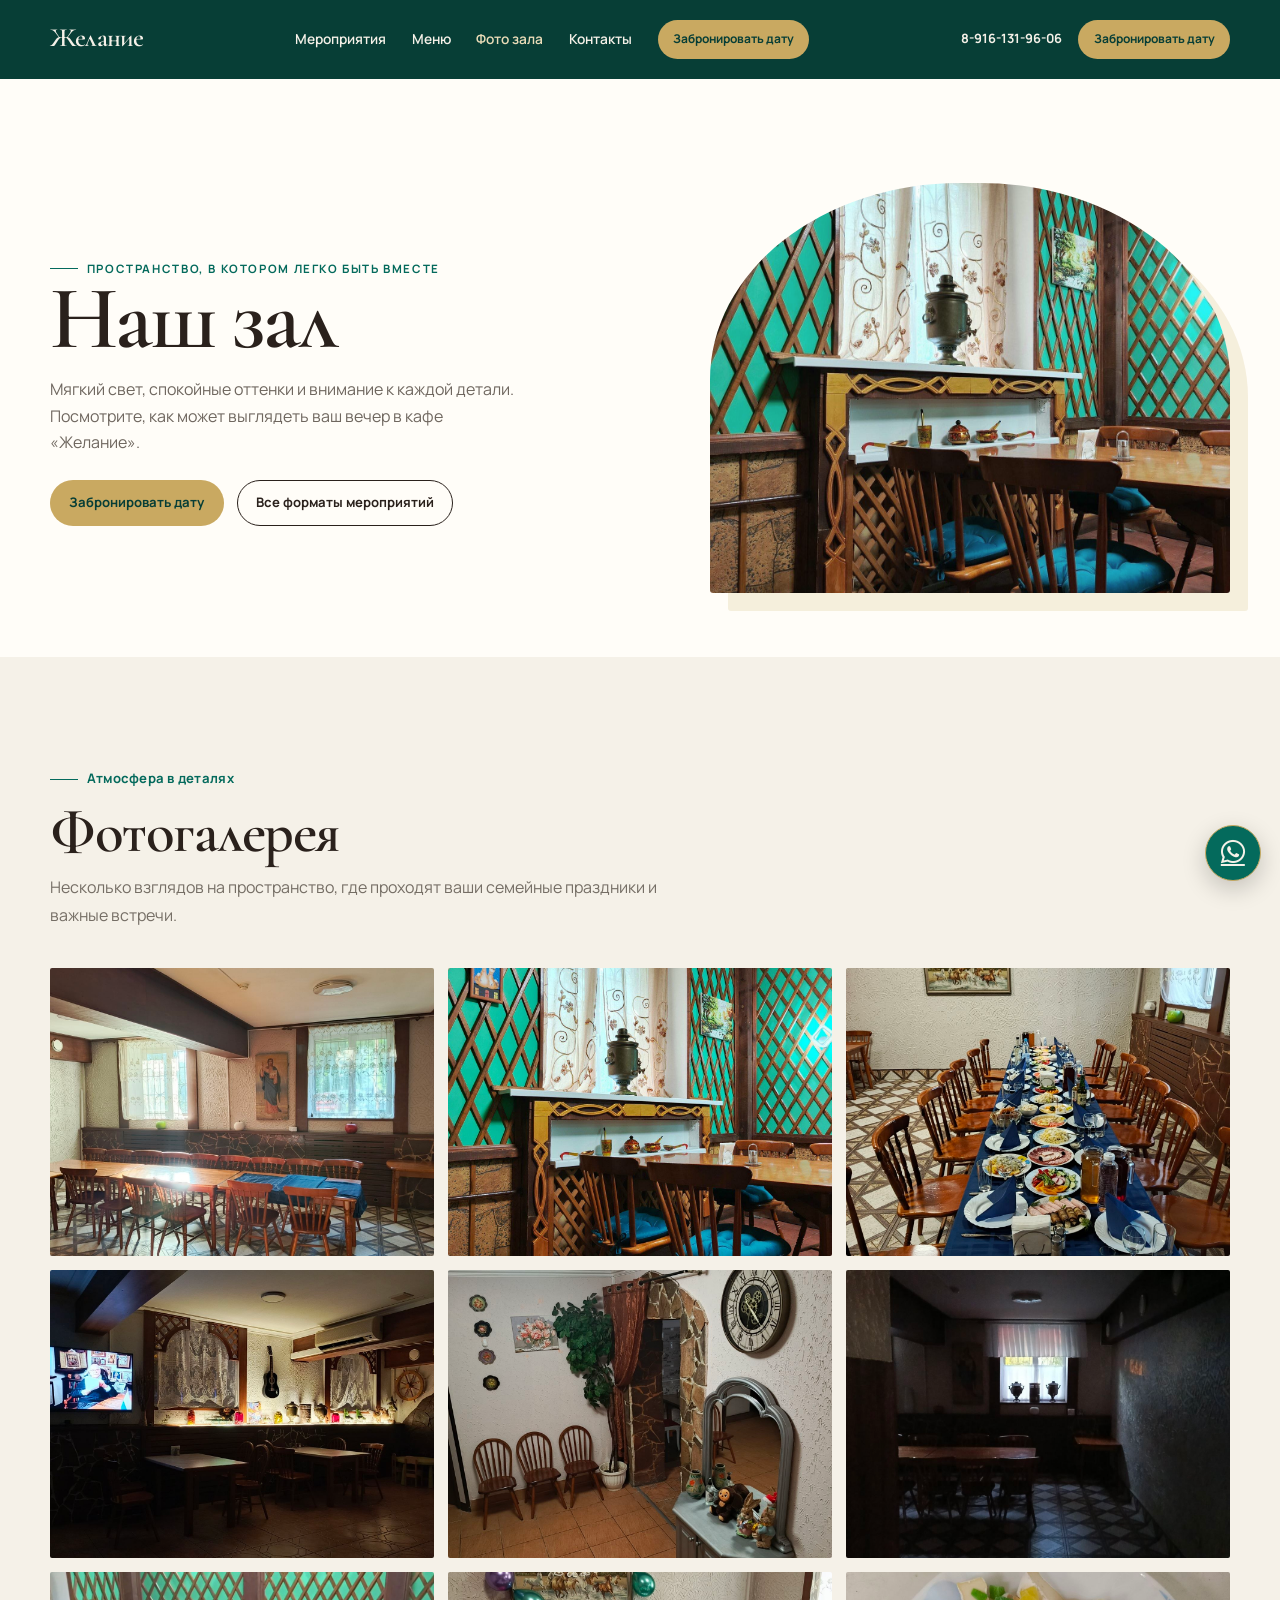
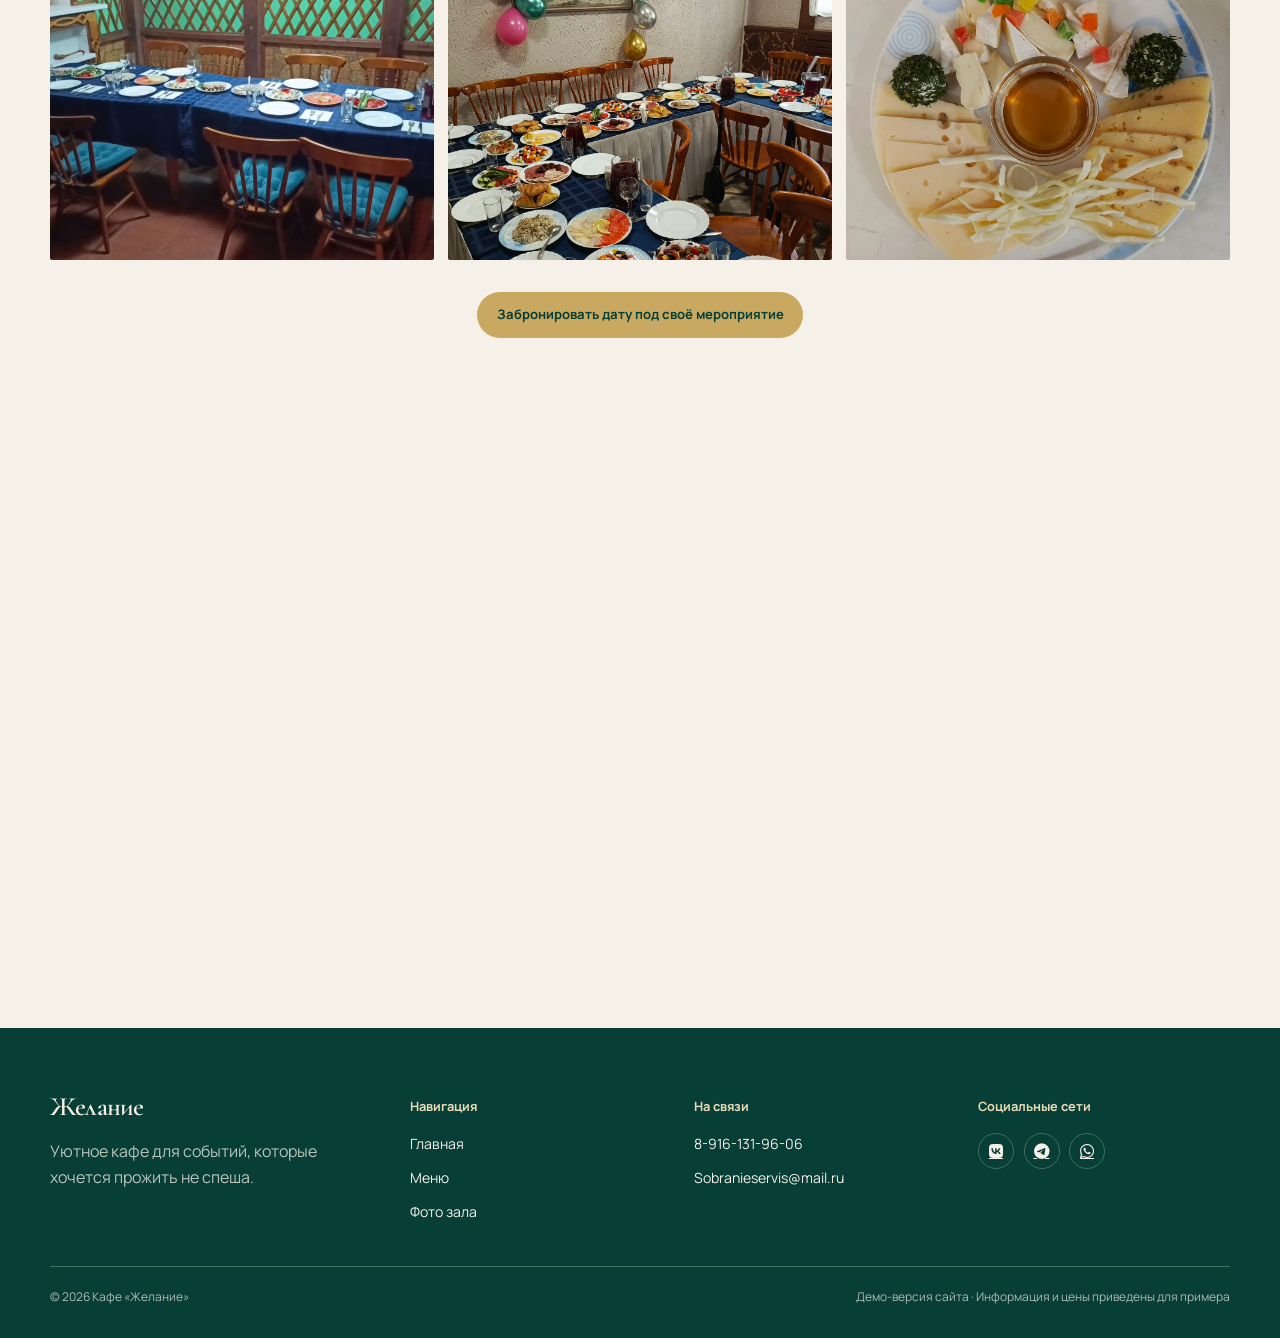
==== commit 7bd11525: "Add files via upload" ====
--- a/gallery.html
+++ b/gallery.html
@@ -4,37 +4,39 @@
   <meta charset="utf-8">
   <meta name="viewport" content="width=device-width, initial-scale=1">
   <meta name="description" content="Фотогалерея зала кафе «Желание» — реальные мероприятия, банкетная зона, VIP-зона и праздничная сервировка.">
-  <title>Фото зала — Кафе «Желание»</title>
+  <title>Фото зала - Кафе «Желание»</title>
   <link rel="icon" href="favicon.svg" type="image/svg+xml">
   <link rel="stylesheet" href="https://cdnjs.cloudflare.com/ajax/libs/font-awesome/6.7.2/css/all.min.css" referrerpolicy="no-referrer">
   <link rel="stylesheet" href="assets/css/base.css"><link rel="stylesheet" href="assets/css/components.css"><link rel="stylesheet" href="assets/css/pages.css">
 </head>
 <body>
   <a class="skip-link" href="#content">Перейти к содержимому</a>
-  <header class="site-header"><div class="container header-inner"><a class="brand" href="index.html" aria-label="Кафе «Желание», главная"><span class="brand-name">Желание</span></a><button class="menu-toggle" type="button" aria-expanded="false" aria-controls="primary-navigation"><i class="fa-solid fa-bars" aria-hidden="true"></i><span class="visually-hidden">Открыть меню</span></button><nav class="site-nav" id="primary-navigation" aria-label="Основная навигация"><a href="index.html#formats">Мероприятия</a><a href="menu.html">Меню</a><a href="gallery.html" aria-current="page">Фото зала</a><a href="index.html#contacts">Контакты</a><button class="button button--gold button--small" type="button" data-modal-open>Забронировать дату</button></nav><div class="header-actions"><a class="header-phone" href="tel:+74951234567">+7 (495) 123-45-67</a><button class="button button--gold button--small" type="button" data-modal-open>Забронировать дату</button></div></div></header>
+  <header class="site-header"><div class="container header-inner"><a class="brand" href="index.html" aria-label="Кафе «Желание», главная"><span class="brand-name">Желание</span></a><button class="menu-toggle" type="button" aria-expanded="false" aria-controls="primary-navigation"><i class="fa-solid fa-bars" aria-hidden="true"></i><span class="visually-hidden">Открыть меню</span></button><nav class="site-nav" id="primary-navigation" aria-label="Основная навигация"><a href="index.html#formats">Мероприятия</a><a href="menu.html">Меню</a><a href="gallery.html" aria-current="page">Фото зала</a><a href="index.html#contacts">Контакты</a><button class="button button--gold button--small" type="button" data-modal-open>Забронировать дату</button></nav><div class="header-actions"><a class="header-phone" href="tel:+79161319606">8-916-131-96-06</a><button class="button button--gold button--small" type="button" data-modal-open>Забронировать дату</button></div></div></header>
 
   <main id="content">
     <section class="page-intro" aria-labelledby="page-title"><div class="container page-intro-grid"><div class="reveal"><p class="kicker">Пространство, в котором легко быть вместе</p><h1 id="page-title">Наш зал</h1><p>Мягкий свет, спокойные оттенки и внимание к каждой детали. Посмотрите, как может выглядеть ваш вечер в кафе «Желание».</p><div class="hero-actions" style="margin-top:1.5rem;"><button class="button button--gold" type="button" data-modal-open>Забронировать дату</button><a class="button button--outline" href="index.html#formats">Все форматы мероприятий</a></div></div><figure class="page-intro-image reveal"><img src="image/zal2.jpg" width="850" height="600" alt="Временная иллюстрация интерьера кафе"></figure></div></section>
 
     <section class="section" aria-labelledby="gallery-heading"><div class="container"><div class="gallery-toolbar gallery-toolbar--simple reveal"><div><p class="kicker">Атмосфера в деталях</p><h2 id="gallery-heading">Фотогалерея</h2><p class="gallery-lead">Несколько взглядов на пространство, где проходят ваши семейные праздники и важные встречи.</p></div></div>
       <div class="gallery-grid reveal" id="gallery-grid">
-        <figure class="gallery-item" tabindex="0" data-category="hall" data-caption="Основной зал — мягкий свет для общей встречи"><img src="image/zal1.jpg" width="1000" height="1000" loading="lazy" alt="Фотография основного зала кафе"><figcaption class="gallery-caption">Основной зал</figcaption></figure>
-        <figure class="gallery-item" tabindex="0" data-category="vip" data-caption="VIP-зона — камерный стол для близкого круга"><img src="image/zal2.jpg" width="700" height="950" loading="lazy" alt="Фотография VIP-зоны"><figcaption class="gallery-caption">VIP-зона</figcaption></figure>
-        <figure class="gallery-item" tabindex="0" data-category="banquet" data-caption="Банкетная зона — место для большого повода"><img src="image/zal3.jpg" width="1000" height="1100" loading="lazy" alt="Фотография банкетной зоны"><figcaption class="gallery-caption">Банкетная зона</figcaption></figure>
-        <figure class="gallery-item" tabindex="0" data-category="hall" data-caption="Вечерняя сервировка основного зала"><img src="image/zal4.jpg" width="1000" height="800" loading="lazy" alt="Фотография сервировки в основном зале"><figcaption class="gallery-caption">Праздничная сервировка</figcaption></figure>
-        <figure class="gallery-item" tabindex="0" data-category="vip" data-caption="Деталь камерной зоны"><img src="image/zal5.jpg" width="800" height="1000" loading="lazy" alt="Фотография декора VIP-зоны"><figcaption class="gallery-caption">Детали интерьера</figcaption></figure>
-        <figure class="gallery-item" tabindex="0" data-category="banquet" data-caption="Подготовка праздничного стола"><img src="image/zal6.jpg" width="1000" height="800" loading="lazy" alt="Фотография праздничной подготовки"><figcaption class="gallery-caption">Подготовка к банкету</figcaption></figure>
-        <figure class="gallery-item" tabindex="0" data-category="hall" data-caption="Пространство для долгих разговоров"><img src="image/zal7.jpg" width="1000" height="1000" loading="lazy" alt="Фотография пространства основного зала"><figcaption class="gallery-caption">Уютная атмосфера</figcaption></figure>
+        <figure class="gallery-item" tabindex="0" data-category="banquet"><img src="image/zal1.jpg" width="1000" height="800" loading="lazy" alt="Заглушка фото: Свадьба, 60 гостей"></figure>
+        <figure class="gallery-item" tabindex="0" data-category="banquet" data-caption="Поминальный обед · сервировка стола"><img src="image/zal2.jpg" width="1000" height="800" loading="lazy" alt="Заглушка фото: Поминальный обед"></figure>
+        <figure class="gallery-item" tabindex="0" data-category="banquet" data-caption="Сервировка банкетного стола"><img src="image/zal19.jpg" width="1000" height="800" loading="lazy" alt="Заглушка фото: Сервировка банкетного стола"></figure>
+        <figure class="gallery-item" tabindex="0" data-category="banquet" data-caption="Юбилей · 40 гостей"><img src="image/zal3.jpg" width="1000" height="800" loading="lazy" alt="Заглушка фото: Юбилей, 40 гостей"></figure>
+        <figure class="gallery-item" tabindex="0" data-category="banquet" data-caption="Оформление зала к мероприятию"><img src="image/zal4.jpg" width="1000" height="800" loading="lazy" alt="Заглушка фото: Оформление зала"></figure>
+        <figure class="gallery-item" tabindex="0" data-category="banquet" data-caption="Банкетная подача блюд"><img src="image/zal14.jpg" width="1000" height="800" loading="lazy" alt="Заглушка фото: Банкетная подача"></figure>
+        <figure class="gallery-item" tabindex="0" data-category="banquet" data-caption="Семейное мероприятие"><img src="image/zal17.jpg" width="1000" height="800" loading="lazy" alt="Заглушка фото: Семейное мероприятие"></figure>
+        <figure class="gallery-item" tabindex="0" data-category="banquet" data-caption="Камерная VIP-зона"><img src="image/zal18.jpg" width="1000" height="800" loading="lazy" alt="Заглушка фото: VIP-зона"></figure>
+        <figure class="gallery-item" tabindex="0" data-category="banquet" data-caption="Банкет для коллег"><img src="image/menu16.jpg" width="1000" height="800" loading="lazy" alt="Заглушка фото: Корпоратив"></figure>
       </div>
       <div class="gallery-link"><button class="button button--gold" type="button" data-modal-open>Забронировать дату под своё мероприятие</button></div>
     </div></section>
     <section class="section"><div class="container cta-band reveal"><h2>Хотите увидеть зал для вашей даты? Мы расскажем обо всех вариантах.</h2><button class="button button--gold" type="button" data-modal-open>Забронировать дату</button></div></section>
   </main>
 
-  <footer class="site-footer"><div class="container footer-grid"><div class="footer-intro"><a class="brand" href="index.html"><span class="brand-name">Желание</span></a><p>Уютное кафе для событий, которые хочется прожить не спеша.</p></div><div><p class="footer-title">Навигация</p><ul class="footer-links"><li><a href="index.html">Главная</a></li><li><a href="menu.html">Меню</a></li><li><a href="gallery.html">Фото зала</a></li></ul></div><div><p class="footer-title">На связи</p><ul class="footer-links"><li><a href="tel:+74951234567">+7 (495) 123-45-67</a></li><li><a href="mailto:hello@zhelanie-cafe.ru">hello@zhelanie-cafe.ru</a></li></ul></div><div><p class="footer-title">Социальные сети</p><div class="footer-socials"><a href="index.html#contacts" aria-label="ВКонтакте"><i class="fa-brands fa-vk" aria-hidden="true"></i></a><a href="index.html#contacts" aria-label="Telegram"><i class="fa-brands fa-telegram" aria-hidden="true"></i></a><a href="index.html#contacts" aria-label="WhatsApp"><i class="fa-brands fa-whatsapp" aria-hidden="true"></i></a></div></div></div><div class="container footer-bottom"><p>© 2026 Кафе «Желание»</p><p>Демо-версия сайта · Информация и цены приведены для примера</p></div></footer>
-  <div class="contact-modal" id="contact-modal" role="dialog" aria-modal="true" aria-labelledby="modal-title" aria-hidden="true"><div class="modal-card"><button class="modal-close" type="button" data-modal-close aria-label="Закрыть окно"><i class="fa-solid fa-xmark" aria-hidden="true"></i></button><p class="kicker">Заявка на мероприятие · демо</p><h2 id="modal-title">Обсудим ваше мероприятие</h2><p>Заполните поля для демонстрации. Форма не отправляет данные и не сохраняет их.</p><form id="demo-lead-form" class="lead-form"><label>Ваше имя<input name="name" autocomplete="name" placeholder="Как к вам обращаться" required></label><label>Телефон<input name="phone" type="tel" autocomplete="tel" placeholder="+7 ___ ___-__-__" required></label><label>Тип мероприятия<select name="event" required><option value="">Выберите формат</option><option>Поминальный обед</option><option>Банкет</option><option>День рождения</option><option>Семейное мероприятие</option><option>Другое</option></select></label><label>Предполагаемая дата<input name="date" type="date"></label><button class="button button--gold" type="submit">Отправить</button><p class="form-notice" id="form-notice" aria-live="polite">Демо-форма: отправки данных нет.</p></form><div class="modal-contact-list"><a href="tel:+74951234567">Позвонить: +7 (495) 123-45-67</a><a href="mailto:hello@zhelanie-cafe.ru">Написать: hello@zhelanie-cafe.ru</a></div><button class="button button--outline" type="button" data-modal-close>Закрыть</button></div></div>
+  <footer class="site-footer"><div class="container footer-grid"><div class="footer-intro"><a class="brand" href="index.html"><span class="brand-name">Желание</span></a><p>Уютное кафе для событий, которые хочется прожить не спеша.</p></div><div><p class="footer-title">Навигация</p><ul class="footer-links"><li><a href="index.html">Главная</a></li><li><a href="menu.html">Меню</a></li><li><a href="gallery.html">Фото зала</a></li></ul></div><div><p class="footer-title">На связи</p><ul class="footer-links"><li><a href="tel:+79161319606">8-916-131-96-06</a></li><li><a href="mailto:Sobranieservis@mail.ru">Sobranieservis@mail.ru</a></li></ul></div><div><p class="footer-title">Социальные сети</p><div class="footer-socials"><a href="index.html#contacts" aria-label="ВКонтакте"><i class="fa-brands fa-vk" aria-hidden="true"></i></a><a href="https://t.me/kafejelanie" target="_blank" rel="noopener" aria-label="Telegram"><i class="fa-brands fa-telegram" aria-hidden="true"></i></a><a href="index.html#contacts" aria-label="WhatsApp"><i class="fa-brands fa-whatsapp" aria-hidden="true"></i></a></div></div></div><div class="container footer-bottom"><p>© 2026 Кафе «Желание»</p><p>Демо-версия сайта · Информация и цены приведены для примера</p></div></footer>
+  <div class="contact-modal" id="contact-modal" role="dialog" aria-modal="true" aria-labelledby="modal-title" aria-hidden="true"><div class="modal-card"><button class="modal-close" type="button" data-modal-close aria-label="Закрыть окно"><i class="fa-solid fa-xmark" aria-hidden="true"></i></button><p class="kicker">Заявка на мероприятие · демо</p><h2 id="modal-title">Обсудим ваше мероприятие</h2><p>Заполните поля для демонстрации. Форма не отправляет данные и не сохраняет их.</p><form id="demo-lead-form" class="lead-form"><label>Ваше имя<input name="name" autocomplete="name" placeholder="Как к вам обращаться" required></label><label>Телефон<input name="phone" type="tel" autocomplete="tel" placeholder="+7 ___ ___-__-__" required></label><label>Тип мероприятия<select name="event" required><option value="">Выберите формат</option><option>Поминальный обед</option><option>Банкет</option><option>День рождения</option><option>Семейное мероприятие</option><option>Другое</option></select></label><label>Предполагаемая дата<input name="date" type="date"></label><button class="button button--gold" type="submit">Отправить</button><p class="form-notice" id="form-notice" aria-live="polite">Демо-форма: отправки данных нет.</p></form><div class="modal-contact-list"><a href="tel:+79161319606">Позвонить: 8-916-131-96-06</a><a href="mailto:Sobranieservis@mail.ru">Написать: Sobranieservis@mail.ru</a></div><button class="button button--outline" type="button" data-modal-close>Закрыть</button></div></div>
   <div class="lightbox" id="gallery-lightbox" role="dialog" aria-modal="true" aria-labelledby="lightbox-caption" aria-hidden="true"><figure class="lightbox-figure"><button class="lightbox-close" type="button" aria-label="Закрыть просмотр"><i class="fa-solid fa-xmark" aria-hidden="true"></i></button><button class="lightbox-prev" type="button" aria-label="Предыдущее фото"><i class="fa-solid fa-chevron-left" aria-hidden="true"></i></button><img class="lightbox-image" src="" alt=""><button class="lightbox-next" type="button" aria-label="Следующее фото"><i class="fa-solid fa-chevron-right" aria-hidden="true"></i></button><figcaption class="lightbox-caption" id="lightbox-caption"><span></span><span aria-live="polite"></span></figcaption></figure></div>
-  <a class="whatsapp-float" href="https://wa.me/74951234567" target="_blank" rel="noopener" aria-label="Написать в WhatsApp"><i class="fa-brands fa-whatsapp"></i></a><div class="mobile-booking"><button class="button button--gold" type="button" data-modal-open>Забронировать дату</button></div>
+  <a class="whatsapp-float" href="https://wa.me/79161319606" target="_blank" rel="noopener" aria-label="Написать в WhatsApp"><i class="fa-brands fa-whatsapp"></i></a><div class="mobile-booking"><button class="button button--gold" type="button" data-modal-open>Забронировать дату</button></div>
   <script src="assets/js/main.js"></script><script src="assets/js/gallery.js"></script>
 </body>
 </html>
--- a/assets/css/pages.css
+++ b/assets/css/pages.css
@@ -399,3 +399,69 @@
   body { padding-bottom: 5rem; }
   .contact-panel { margin-top: 1rem; }
 }
+
+/* Menu page — refined editorial layout in the existing cafe identity */
+.page-intro:has(#page-title) { position: relative; overflow: hidden; }
+.page-intro:has(#page-title) .page-intro-grid { align-items: center; }
+.page-intro:has(#page-title) .kicker { color: var(--emerald); letter-spacing: .14em; text-transform: uppercase; font-size: .72rem; font-weight: 700; }
+.page-intro:has(#page-title) h1 { max-width: 720px; font-size: clamp(3.2rem, 7vw, 6.3rem); line-height: .92; letter-spacing: -.035em; }
+.page-intro:has(#page-title) .page-intro-image { position: relative; height: clamp(260px, 32vw, 420px); margin: 0; border-radius: 48% 48% 3px 3px; overflow: hidden; box-shadow: 18px 18px 0 rgba(201,169,97,.18); }
+.page-intro:has(#page-title) .page-intro-image img { filter: saturate(.82); }
+
+/* Package switcher */
+#menu-categories + .menu-tabs { display: grid; grid-template-columns: repeat(3, minmax(0, 1fr)); gap: .75rem; padding: 0; border: 0; margin: 2rem 0 0; }
+.menu-tab { min-height: 58px; padding: .9rem 1rem; color: var(--walnut); background: rgba(255,253,248,.72); border: 1px solid var(--line); border-radius: 3px; font-size: .9rem; transition: color .25s ease, background .25s ease, border-color .25s ease, transform .25s ease; }
+.menu-tab:hover { transform: translateY(-2px); }
+.menu-tab:hover, .menu-tab[aria-selected='true'] { color: var(--paper); background: var(--emerald-deep); border-color: var(--gold); }
+.menu-panel { margin-top: 1.5rem; padding: clamp(1.25rem, 3.5vw, 3.5rem); background: var(--paper); border: 1px solid rgba(42,33,28,.1); box-shadow: 0 16px 44px rgba(42,33,28,.045); }
+.menu-panel > h2 { max-width: 900px; margin: 0 0 .35rem; font: 600 clamp(2.5rem, 5vw, 4.5rem)/.98 var(--font-display); letter-spacing: -.025em; }
+.menu-panel > p { display: inline-block; margin: .8rem 0 2.6rem; padding: .55rem .9rem; color: var(--paper); background: var(--emerald); font-size: .9rem; font-weight: 700; letter-spacing: .01em; }
+.menu-panel > h3 { display: flex; align-items: center; gap: 1rem; margin: 2.5rem 0 .6rem; color: var(--emerald-deep); font: 600 clamp(1.7rem, 3vw, 2.4rem)/1.05 var(--font-display); }
+.menu-panel > h3::after { content: ''; flex: 1; height: 1px; background: linear-gradient(90deg, var(--gold), transparent); }
+.menu-list { grid-template-columns: repeat(3, minmax(0, 1fr)); gap: 0 clamp(1.25rem, 3vw, 3rem); column-gap: clamp(1.25rem, 3vw, 3rem); }
+.menu-item { align-content: start; gap: 0 .8rem; padding: 1.1rem 0 1.2rem; border-bottom: 1px solid rgba(42,33,28,.13); }
+.menu-item h3 { color: var(--walnut); font-size: 1rem; line-height: 1.35; }
+.menu-item p { color: var(--smoke); font-size: .78rem; line-height: 1.65; }
+.menu-item span { align-self: start; padding: .2rem 0 .2rem .4rem; color: var(--emerald); font: 600 1.05rem/1.2 var(--font-display); }
+.menu-panel .menu-list + h3 { margin-top: 2.5rem; }
+.menu-note { margin: 1.5rem 0 0; padding: 1.2rem 1.4rem; color: var(--emerald-deep); background: var(--emerald-soft); border-left: 3px solid var(--gold); font-size: .9rem; line-height: 1.7; }
+.menu-panel + .gallery-link, .section .gallery-link { margin-top: 2rem; }
+
+/* Package overview and service standards */
+.section--dark:has(#banquet-packages) { background: var(--emerald-deep); }
+#banquet-packages + p { max-width: 720px; }
+.package-detail-grid { align-items: stretch; gap: 1rem; }
+.package-detail { position: relative; min-height: 100%; padding: clamp(1.4rem, 2.4vw, 2.2rem); background: rgba(255,253,248,.045); border: 1px solid rgba(201,169,97,.35); transition: transform .25s ease, border-color .25s ease, background .25s ease; }
+.package-detail:hover { transform: translateY(-4px); border-color: var(--gold); background: rgba(255,253,248,.075); }
+.package-detail .package-label { align-self: flex-start; margin: 0 0 1.1rem; padding: .35rem .6rem; color: var(--gold-pale); border: 1px solid rgba(201,169,97,.4); font-size: .7rem; letter-spacing: .04em; }
+.package-detail h3 { font: 600 clamp(1.8rem, 2.4vw, 2.5rem)/1 var(--font-display); }
+.package-detail > p:not(.package-label):not(.package-price) { margin: .6rem 0 0; line-height: 1.7; }
+.package-detail ul { gap: .65rem; margin: 1.4rem 0 1.5rem; padding-bottom: 1.4rem; border-bottom-color: rgba(245,241,232,.2); }
+.package-detail li { font-size: .85rem; line-height: 1.5; }
+.package-detail .package-price { margin: auto 0 1.2rem; padding-top: 1.2rem; color: var(--gold-pale); font-size: 1rem; font-weight: 700; opacity: 1; }
+.package-detail .button { align-self: flex-start; }
+.section--paper:has(#standards-title) { background: #eee8dc; }
+#standards-title { max-width: 850px; }
+.package-list { display: grid; grid-template-columns: repeat(2, minmax(0, 1fr)); gap: 0 2.5rem; max-width: 1000px; padding: 0; margin: 2rem 0 0; list-style: none; }
+.package-list li { position: relative; padding: 1.2rem 0 1.2rem 2rem; border-top: 1px solid var(--line); line-height: 1.7; }
+.package-list li::before { position: absolute; left: 0; top: 1.3rem; color: var(--gold); content: '✦'; font-size: .9rem; }
+
+@media (max-width: 900px) {
+  .menu-list { grid-template-columns: repeat(2, minmax(0, 1fr)); }
+  .page-intro:has(#page-title) .page-intro-grid { gap: 2rem; }
+  .page-intro:has(#page-title) .page-intro-image { height: 280px; }
+}
+@media (max-width: 600px) {
+  .page-intro:has(#page-title) { padding-block: 4.5rem 2.5rem; }
+  .page-intro:has(#page-title) .page-intro-grid { grid-template-columns: 1fr; }
+  .page-intro:has(#page-title) .page-intro-image { height: 230px; margin-top: 1rem; }
+  #menu-categories + .menu-tabs { grid-template-columns: 1fr; gap: .5rem; }
+  .menu-tab { min-height: 48px; }
+  .menu-panel { padding: 1.15rem; }
+  .menu-panel > h2 { font-size: clamp(2.3rem, 12vw, 3.5rem); }
+  .menu-panel > p { margin-bottom: 1.4rem; }
+  .menu-list { grid-template-columns: 1fr; }
+  .menu-panel > h3 { margin-top: 2rem; font-size: 1.8rem; }
+  .package-detail-grid, .package-list { grid-template-columns: 1fr; }
+  .package-detail { padding: 1.5rem; }
+}
